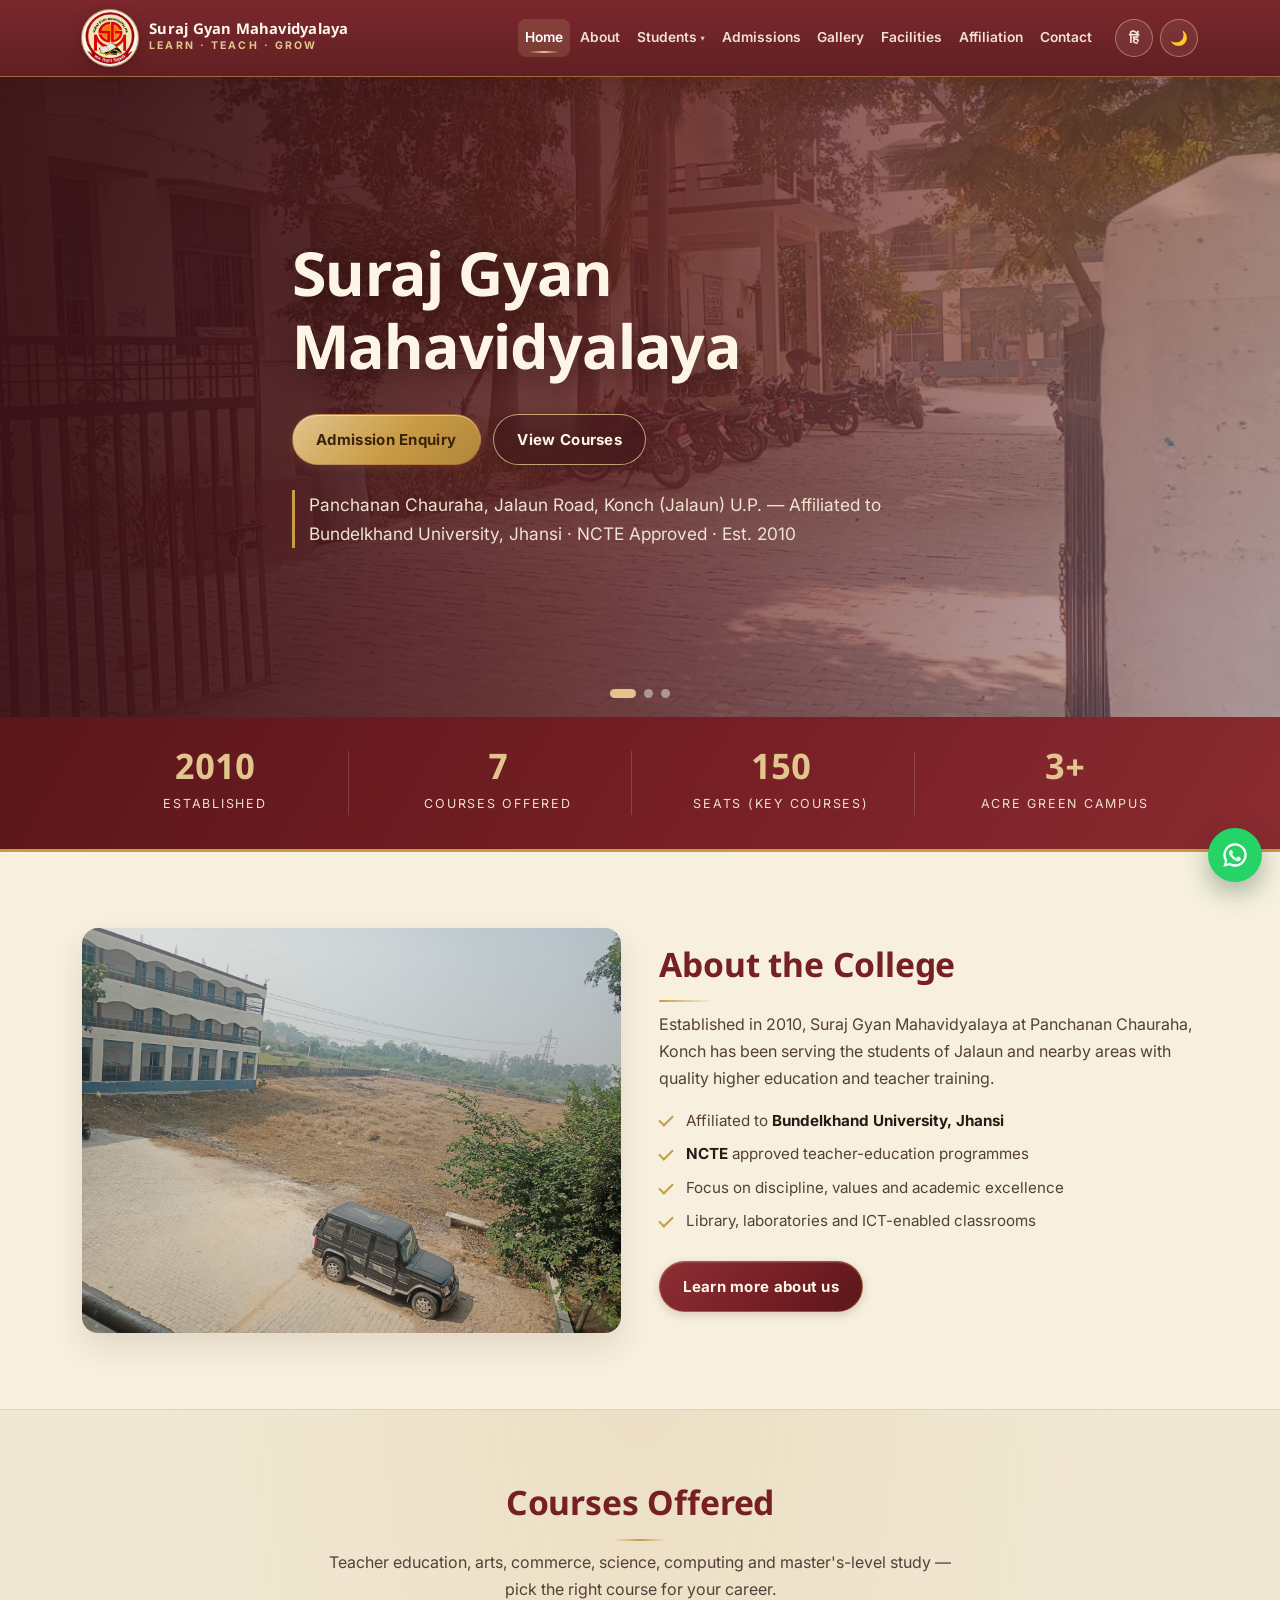
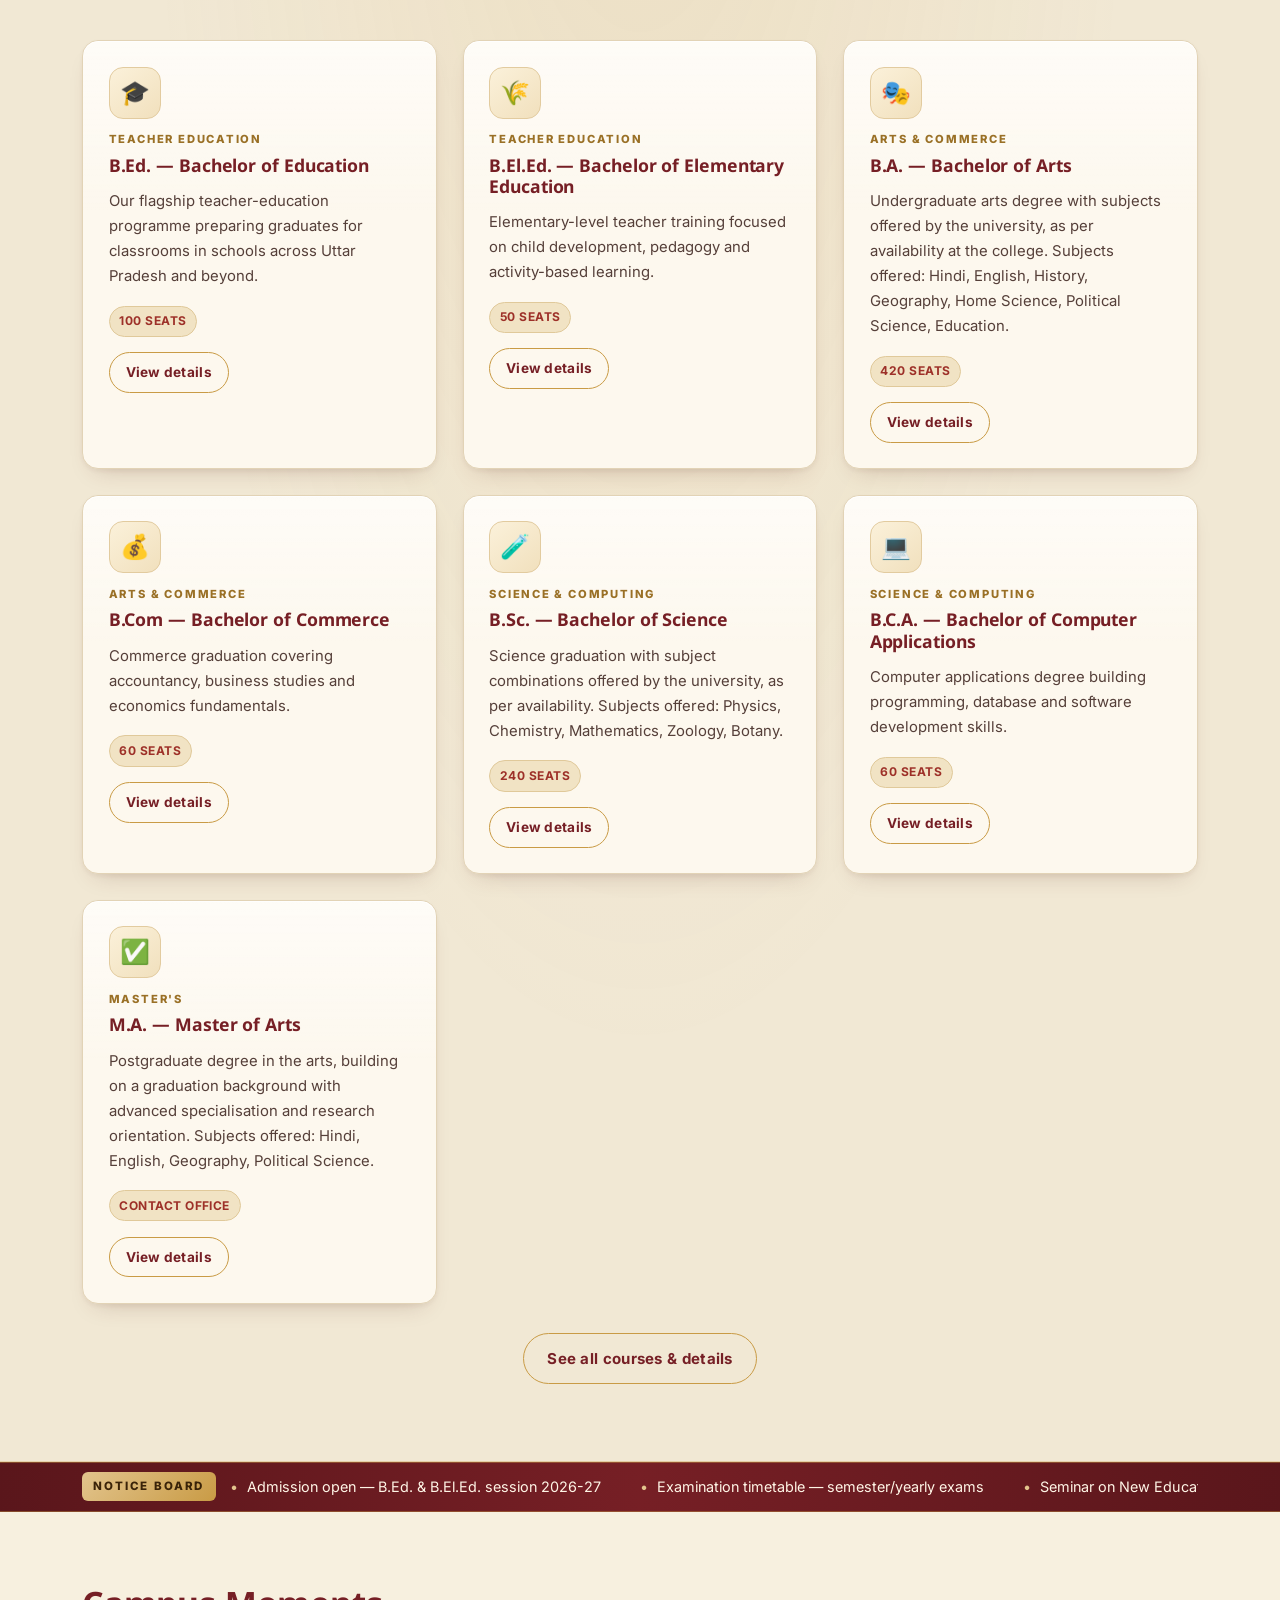
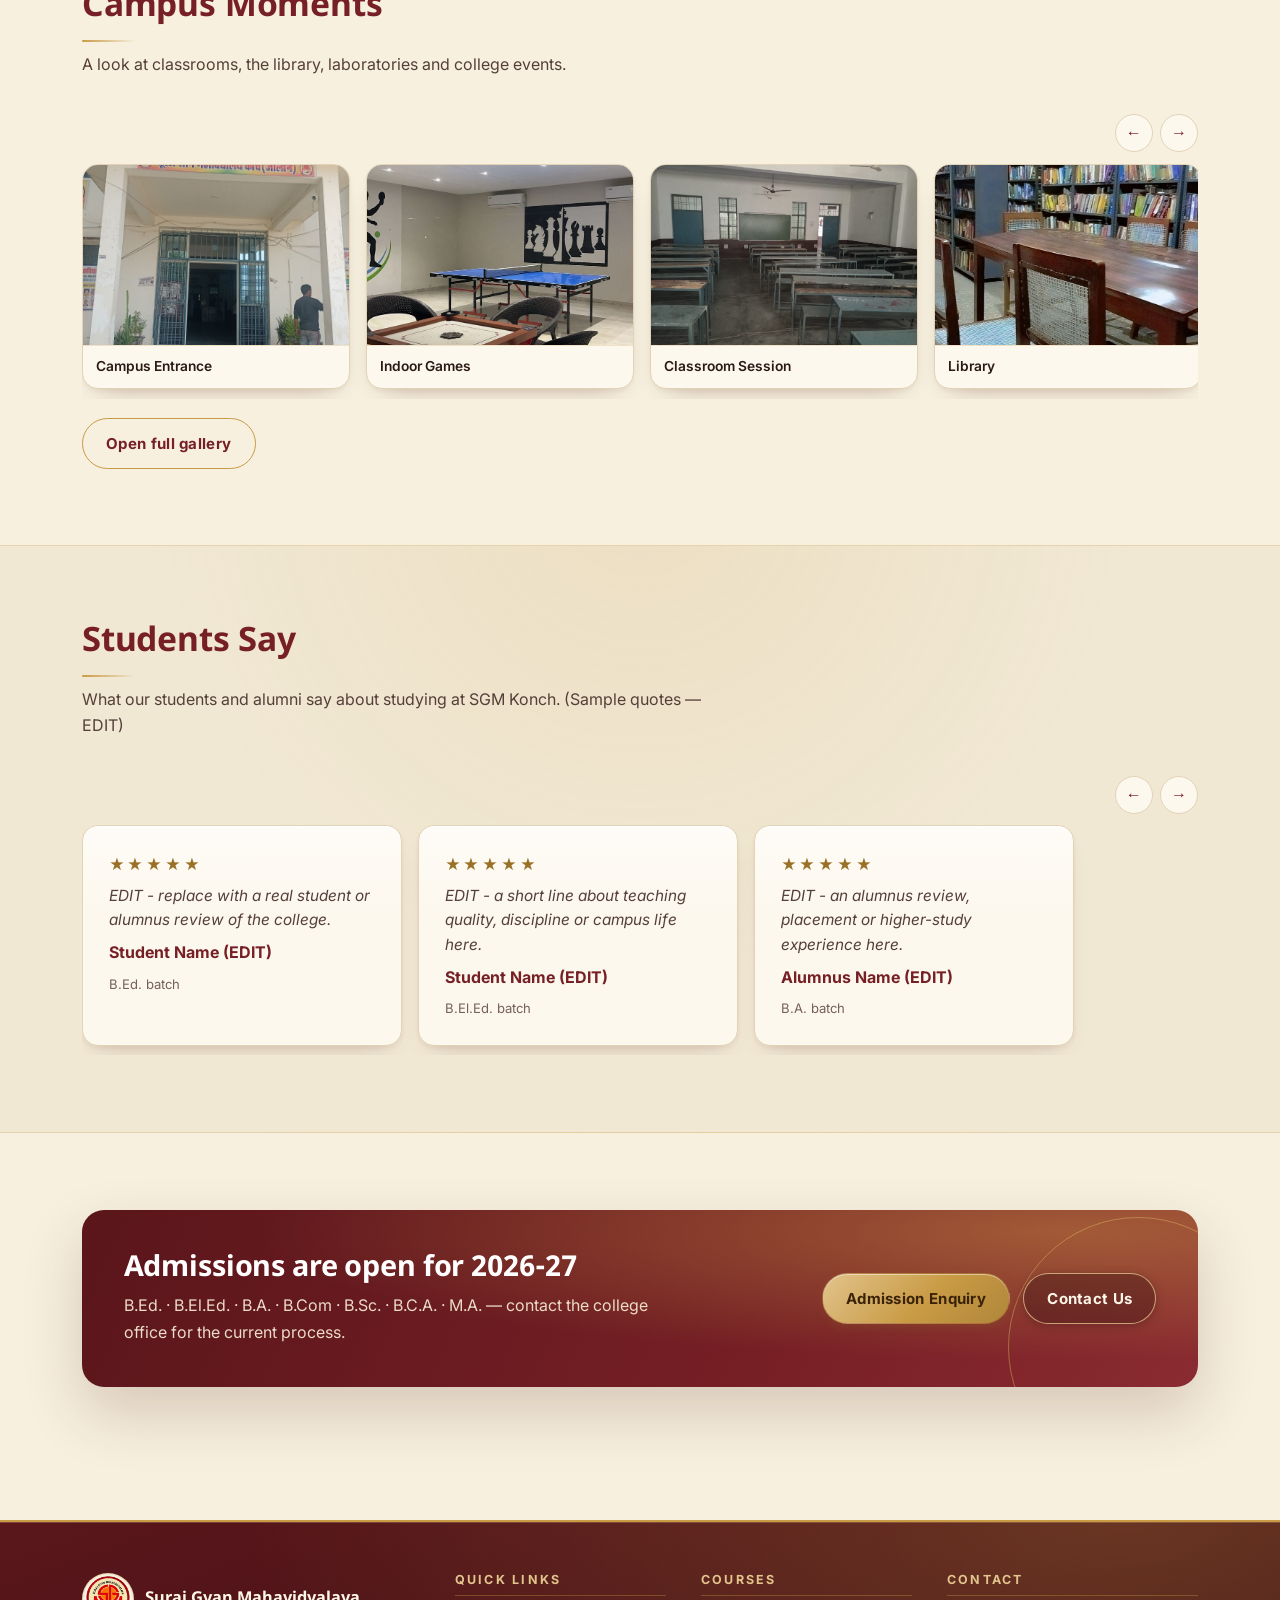
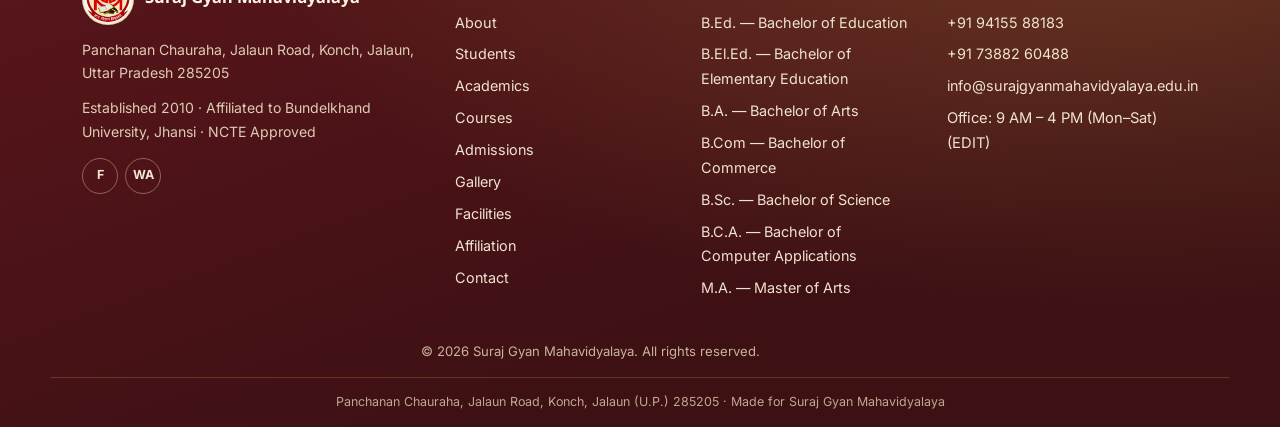
==== index.html @ 8bff50c1 "Add project files from Freebuff" ====
<!DOCTYPE html>
<html lang="en">
<head>
  <meta charset="UTF-8">
  <meta name="viewport" content="width=device-width, initial-scale=1">
  <title>Suraj Gyan Mahavidyalaya, Konch (Jalaun) — B.Ed, B.El.Ed, B.A, B.Com, B.Sc, B.C.A, M.A | Suraj Gyan Mahavidyalaya</title>
  <meta name="description" content="Suraj Gyan Mahavidyalaya, Panchanan Chauraha, Konch (Jalaun), U.P. — affiliated to Bundelkhand University, Jhansi. NCTE approved. Courses: B.Ed, B.El.Ed, B.A., B.Com, B.Sc., B.C.A., M.A. Est. 2010.">
  <!-- EDIT: replace with your real domain once the site is live -->
  <link rel="canonical" href="https://surajgyanmahavidyalaya.edu.in/">
  <meta name="theme-color" content="#761F25">
  <link rel="icon" href="assets/favicon.svg" type="image/svg+xml">
  <!-- EDIT: og:image should be a 1200x630 image at assets/images/og-cover.jpg -->
  <meta property="og:type" content="website">
  <meta property="og:site_name" content="Suraj Gyan Mahavidyalaya">
  <meta property="og:title" content="Suraj Gyan Mahavidyalaya, Konch (Jalaun) — Learn · Teach · Grow">
  <meta property="og:description" content="Affiliated to Bundelkhand University, Jhansi · NCTE approved. Teacher Education, Arts, Commerce, Science, Computing & master's-level courses at Konch, Jalaun (U.P.).">
  <meta property="og:image" content="assets/images/og-cover.jpg">
  <meta name="twitter:card" content="summary_large_image">
  <link rel="preconnect" href="https://fonts.googleapis.com">
  <link rel="preconnect" href="https://fonts.gstatic.com" crossorigin>
  <link href="https://fonts.googleapis.com/css2?family=Inter:wght@400;500;600;700;800&family=Noto+Sans+Devanagari:wght@400;600;700&display=swap" rel="stylesheet">
  <link rel="stylesheet" href="css/style.css">
  <link rel="preload" as="image" href="assets/logo.webp" fetchpriority="high">
  <script>(function(){try{document.documentElement.setAttribute("data-theme",localStorage.getItem("sgm-theme")||"light");}catch(e){}})();</script>
</head>
<body data-root="">
  <script src="js/page-transition.js"></script>
  <a class="skip-link" href="#main">Skip to content</a>
  <div id="site-header"></div>

  <main id="main">
    <!-- ============================ HERO ============================ -->
    <section class="hero" aria-label="Welcome">
      <div class="hero-slides" id="heroSlides"></div>
      <div class="hero-overlay"></div>
      <div class="container hero-content">
        <h1>Suraj Gyan Mahavidyalaya</h1>
        <div class="hero-actions">
          <a class="btn btn-gold" href="pages/admissions.html" data-hi="प्रवेश जानकारी">Admission Enquiry</a>
          <a class="btn btn-outline-light" href="pages/courses.html" data-hi="पाठ्यक्रम देखें">View Courses</a>
        </div>
        <p class="hero-sub" data-hi="पंचानन चौराहा, जालौन रोड, कोंच (जालौन) उ.प्र. — बुंदेलखंड विश्वविद्यालय, झाँसी से संबद्ध · एन.सी.टी.ई. अनुमोदित · स्थापना 2010">
          Panchanan Chauraha, Jalaun Road, Konch (Jalaun) U.P. — Affiliated to Bundelkhand University, Jhansi · NCTE Approved · Est. 2010
        </p>
      </div>
      <div class="hero-dots" id="heroDots" aria-label="Hero slides"></div>
    </section>

    <!-- ============================ STATS =========================== -->
    <section class="stats" aria-label="College at a glance">
      <div class="container stats-grid">
        <div class="stat">
          <span class="stat-num" data-count="2010" data-plain>2010</span>
          <span class="stat-label" data-hi="स्थापना वर्ष">Established</span>
        </div>
        <div class="stat">
          <span class="stat-num" data-count="7" data-plain>7</span>
          <span class="stat-label" data-hi="पाठ्यक्रम">Courses Offered</span>
        </div>
        <div class="stat">
          <span class="stat-num" data-count="150">0</span>
          <span class="stat-label" data-hi="सीटें (प्रमुख पाठ्यक्रम)">Seats (key courses)</span>
        </div>
        <div class="stat">
          <span class="stat-num" data-count="3" data-suffix="+">3</span>
          <span class="stat-label" data-hi="एकड़ हरा-भरा परिसर">Acre Green Campus</span>
        </div>
      </div>
    </section>

    <!-- ========================= ABOUT PREVIEW ======================= -->
    <section class="section">
      <div class="container about-grid">
        <div class="reveal">
          <img src="assets/images/college-building-grounds.jpg" loading="lazy" decoding="async"
               alt="Suraj Gyan Mahavidyalaya building and grounds, Konch (Jalaun)">
        </div>
        <div class="reveal">
          <div class="section-head" style="margin-bottom:1rem">
            <h2 data-hi="महाविद्यालय का परिचय">About the College</h2>
            <p data-hi="2010 में स्थापित, कोंच (जालौन) के पंचानन चौराहा पर स्थित शिक्षा का केंद्र।">
              Established in 2010, Suraj Gyan Mahavidyalaya at Panchanan Chauraha, Konch has been serving the
              students of Jalaun and nearby areas with quality higher education and teacher training.
            </p>
          </div>
          <ul class="checklist">
            <li>Affiliated to <strong>Bundelkhand University, Jhansi</strong></li>
            <li><strong>NCTE</strong> approved teacher-education programmes</li>
            <!-- EDIT: replace the four focus points below with your own -->
            <li>Focus on discipline, values and academic excellence</li>
            <li>Library, laboratories and ICT-enabled classrooms</li>
          </ul>
          <a class="btn btn-blue" href="pages/about.html" style="margin-top:1.1rem" data-hi="और जानें">Learn more about us</a>
        </div>
      </div>
    </section>

    <!-- ============================ COURSES ========================== -->
    <section class="section alt" id="courses">
      <div class="container">
        <div class="section-head center">
          <h2 data-hi="प्रस्तावित पाठ्यक्रम">Courses Offered</h2>
          <p>Teacher education, arts, commerce, science, computing and master's-level study — pick the right course for your career.</p>
        </div>
        <div class="grid-3" id="homeCourses"></div>
        <div style="text-align:center;margin-top:1.8rem">
          <a class="btn btn-outline" href="pages/courses.html" data-hi="सभी पाठ्यक्रम देखें">See all courses & details</a>
        </div>
      </div>
    </section>

    <!-- ============================ TICKER =========================== -->
    <div class="ticker" aria-label="Latest notices">
      <div class="container ticker-inner">
        <span class="ticker-label" data-hi="सूचना पट्ट">NOTICE BOARD</span>
        <div class="ticker-view"><div class="ticker-track" id="tickerTrack"></div></div>
      </div>
    </div>

    <!-- ========================== PHOTO STRIP ======================== -->
    <section class="section">
      <div class="container">
        <div class="section-head">
          <h2 data-hi="परिसर की झलक">Campus Moments</h2>
          <p>A look at classrooms, the library, laboratories and college events.</p>
        </div>
        <div class="row-nav">
          <button type="button" data-scroll="stripRow" data-dir="prev" aria-label="Scroll photos left">&#8592;</button>
          <button type="button" data-scroll="stripRow" data-dir="next" aria-label="Scroll photos right">&#8594;</button>
        </div>
        <div class="scroll-row" id="stripRow"></div>
        <div style="margin-top:1.2rem">
          <a class="btn btn-outline" href="pages/gallery.html" data-hi="गैलरी देखें">Open full gallery</a>
        </div>
      </div>
    </section>

    <!-- ========================= TESTIMONIALS ======================== -->
    <section class="section alt">
      <div class="container">
        <div class="section-head">
          <h2 data-hi="छात्रों की राय">Students Say</h2>
          <p>What our students and alumni say about studying at SGM Konch. (Sample quotes — EDIT)</p>
        </div>
        <div class="row-nav">
          <button type="button" data-scroll="tRow" data-dir="prev" aria-label="Previous testimonial">&#8592;</button>
          <button type="button" data-scroll="tRow" data-dir="next" aria-label="Next testimonial">&#8594;</button>
        </div>
        <div class="scroll-row" id="tRow"></div>
      </div>
    </section>

    <!-- ============================== CTA ============================ -->
    <section class="section">
      <div class="container">
        <div class="cta-band reveal">
          <div>
            <h2 data-hi="प्रवेश प्रक्रिया प्रारंभ है">Admissions are open for 2026-27</h2>
            <p>B.Ed. · B.El.Ed. · B.A. · B.Com · B.Sc. · B.C.A. · M.A. — contact the college office for the current process.</p>
          </div>
          <div class="hero-actions">
            <a class="btn btn-gold" href="pages/admissions.html" data-hi="प्रवेश फॉर्म भरें">Admission Enquiry</a>
            <a class="btn btn-outline-light" href="pages/contact.html" data-hi="संपर्क करें">Contact Us</a>
          </div>
        </div>
      </div>
    </section>
  </main>

  <div id="site-footer"></div>

  <script src="media-config.js"></script>
  <script src="js/main.js"></script>
</body>
</html>
---- css/style.css ----
/* =====================================================================
   SURAJ GYAN MAHAVIDYALAYA — Konch (Jalaun)
   Global stylesheet: layout, components, dark mode, page transition.
   ===================================================================== */

/* ------------------------------- TOKENS ------------------------------ */
/* ROYAL ACADEMIC DESIGN SYSTEM
   Ivory cream grounds · royal maroon structure · champagne gold accents
   · traditional red used sparingly for emphasis. */
:root {
  --ivory: #f7f0df;
  --ivory-deep: #efe4cc;
  --maroon: #761f25;
  --maroon-deep: #5a161b;
  --maroon-soft: #8d2f35;
  --red: #9d3028;
  --gold: #c99b45;
  --gold-light: #e2c48d;
  --gold-deep: #9a7026;
  --gold-soft: #f1e3c4;
  --cream: #fdf8ee;
  --field-bg: #fffdf7;

  --bg: #f7f0df;
  --bg-alt: #f1e8d4;
  --surface: #fdf8ee;
  --surface-2: #f8f0de;
  --text: #2a1a16;
  --text-soft: #553f39;
  --muted: #75605a;
  --border: #e2d3b6;
  --border-strong: #d3bd97;
  --shadow-sm: 0 2px 6px rgba(90, 40, 28, 0.07);
  --shadow: 0 14px 30px rgba(90, 40, 28, 0.12);
  --shadow-lg: 0 26px 60px rgba(90, 40, 28, 0.2);
  --radius-sm: 10px;
  --radius: 16px;
  --radius-lg: 22px;
  --max: 1180px;
  --header-h: 76px;
  --ease: cubic-bezier(0.22, 0.61, 0.36, 1);
  --font-display: "Iowan Old Style", "Palatino Linotype", Palatino, "Book Antiqua", Georgia, "Noto Serif Devanagari", "Noto Sans Devanagari", serif;
  --font-body: "Inter", "Noto Sans Devanagari", system-ui, -apple-system, "Segoe UI", Roboto, Arial, sans-serif;

  /* legacy aliases so older rules follow the royal palette */
  --navy: var(--maroon);
  --navy-deep: var(--maroon-deep);
  --navy-soft: var(--maroon-soft);
}

[data-theme="dark"] {
  --bg: #16100f;
  --bg-alt: #1e1613;
  --surface: #241a17;
  --surface-2: #2b1f1b;
  --text: #f4e9d8;
  --text-soft: #ddcbb6;
  --muted: #b09a8a;
  --border: #3c2c25;
  --border-strong: #554034;
  --gold-soft: #3a2d16;
  --cream: #241a17;
  --field-bg: #2e221e;
  --shadow-sm: 0 2px 6px rgba(0, 0, 0, 0.4);
  --shadow: 0 14px 30px rgba(0, 0, 0, 0.5);
  --shadow-lg: 0 26px 60px rgba(0, 0, 0, 0.6);
}

/* -------------------------------- BASE ------------------------------- */
*, *::before, *::after { box-sizing: border-box; }

html {
  scroll-behavior: smooth;
  scroll-padding-top: calc(var(--header-h) + 16px);
  -webkit-text-size-adjust: 100%;
}

body {
  margin: 0;
  font-family: var(--font-body);
  font-size: 1rem;
  line-height: 1.68;
  color: var(--text);
  background: var(--bg);
  -webkit-font-smoothing: antialiased;
  overflow-x: hidden;
}

img { max-width: 100%; height: auto; display: block; }
a { color: var(--maroon); text-decoration: none; }
a:hover { color: var(--red); }

[data-theme="dark"] a { color: var(--gold-light); }
[data-theme="dark"] a:hover { color: #fff; }

h1, h2, h3, h4 {
  margin: 0 0 0.6em;
  line-height: 1.2;
  font-family: var(--font-display);
  font-weight: 700;
  letter-spacing: -0.005em;
  color: var(--maroon);
}
[data-theme="dark"] h1,
[data-theme="dark"] h2,
[data-theme="dark"] h3,
[data-theme="dark"] h4 { color: #f6ead6; }

h1 { font-size: clamp(1.9rem, 1.2rem + 2.3vw, 3.1rem); }
h2 { font-size: clamp(1.5rem, 1.1rem + 1.25vw, 2.15rem); }
h3 { font-size: 1.16rem; }

p { margin: 0 0 1em; }
ul, ol { margin: 0 0 1em; padding-left: 1.2em; }

hr { border: 0; border-top: 1px solid var(--border); margin: 2rem 0; }

:focus-visible {
  outline: 3px solid var(--gold);
  outline-offset: 2px;
  border-radius: 4px;
}

::selection { background: var(--gold-soft); color: var(--maroon-deep); }

/* ------------------------------ HELPERS ----------------------------- */
.container {
  width: 100%;
  max-width: var(--max);
  margin-inline: auto;
  padding-inline: clamp(1rem, 4vw, 2rem);
}

.section {
  padding: clamp(2.8rem, 6vw, 4.8rem) 0;
  background: var(--bg);
}
.section.alt {
  background:
    radial-gradient(ellipse at 50% -10%, rgba(201, 155, 69, 0.12), transparent 55%),
    var(--bg-alt);
  border-block: 1px solid rgba(201, 155, 69, 0.28);
}

.section-head { max-width: 64ch; margin-bottom: clamp(1.5rem, 3vw, 2.3rem); }
.section-head.center { margin-inline: auto; text-align: center; }
.section-head h2 { margin-bottom: 0.55rem; }
.section-head h2::after {
  content: "";
  display: block;
  width: 54px;
  height: 2px;
  margin-top: 0.7rem;
  border-radius: 2px;
  background: linear-gradient(90deg, var(--gold), rgba(201, 155, 69, 0));
}
.section-head.center h2::after {
  margin-inline: auto;
  background: linear-gradient(90deg, rgba(201, 155, 69, 0), var(--gold), rgba(201, 155, 69, 0));
}
.section-head p { color: var(--text-soft); margin-bottom: 0; }

.eyebrow,
.breadcrumb {
  font-family: var(--font-body);
}

.muted { color: var(--muted); font-size: 0.92rem; }

.skip-link {
  position: absolute;
  left: -9999px;
  top: 0;
  z-index: 10000;
  background: var(--navy);
  color: #fff;
  padding: 0.7rem 1.1rem;
  border-radius: 0 0 10px 0;
  font-weight: 700;
}
.skip-link:focus { left: 0; color: #fff; }

.icon { font-size: 1.6rem; line-height: 1; display: inline-block; }

.badge {
  display: inline-block;
  font-size: 0.75rem;
  font-weight: 700;
  letter-spacing: 0.04em;
  text-transform: uppercase;
  padding: 0.28rem 0.6rem;
  border-radius: 999px;
  color: var(--red);
  background: var(--gold-soft);
  border: 1px solid #e0c99a;
}
[data-theme="dark"] .badge { background: #33260f; color: var(--gold-light); border-color: #4b3a19; }

.empty-state {
  padding: 1.6rem;
  border: 1px dashed var(--border);
  border-radius: var(--radius);
  color: var(--muted);
  background: var(--surface-2);
  text-align: center;
}

/* ------------------------------- BUTTONS ---------------------------- */
.btn {
  --btn-bg: linear-gradient(135deg, var(--maroon-soft), var(--maroon) 55%, var(--maroon-deep));
  --btn-fg: #fdf7ec;
  display: inline-flex;
  align-items: center;
  justify-content: center;
  gap: 0.45rem;
  padding: 0.74rem 1.45rem;
  border-radius: 999px;
  border: 1px solid rgba(201, 155, 69, 0.45);
  background: var(--btn-bg);
  color: var(--btn-fg);
  font: inherit;
  font-weight: 700;
  font-size: 0.94rem;
  letter-spacing: 0.02em;
  text-align: center;
  cursor: pointer;
  transition: transform 0.2s var(--ease), box-shadow 0.2s var(--ease),
              background-color 0.2s var(--ease), color 0.2s var(--ease), border-color 0.2s var(--ease);
  box-shadow: 0 3px 10px rgba(90, 24, 28, 0.18), inset 0 1px 0 rgba(255, 255, 255, 0.12);
}
.btn:hover { transform: translateY(-2px); color: var(--btn-fg); box-shadow: 0 12px 26px rgba(90, 24, 28, 0.26); border-color: var(--gold); }
.btn:active { transform: translateY(0); }
.btn:focus-visible { color: var(--btn-fg); }

.btn-blue { --btn-bg: linear-gradient(135deg, var(--maroon-soft), var(--maroon) 55%, var(--maroon-deep)); --btn-fg: #fdf7ec; }
.btn-blue:hover { --btn-bg: linear-gradient(135deg, #9a363c, var(--maroon-soft)); }

.btn-gold {
  --btn-bg: linear-gradient(135deg, #e2c48d, var(--gold) 55%, #b0863a);
  --btn-fg: #3a2308;
  border-color: rgba(118, 31, 37, 0.28);
  box-shadow: 0 3px 10px rgba(138, 100, 32, 0.24), inset 0 1px 0 rgba(255, 255, 255, 0.45);
}
.btn-gold:hover {
  --btn-bg: linear-gradient(135deg, #ecd39f, #d3a651 55%, #bb8f40);
  color: #3a2308;
  box-shadow: 0 12px 26px rgba(138, 100, 32, 0.32);
  border-color: var(--maroon);
}

.btn-outline {
  --btn-bg: transparent;
  --btn-fg: var(--maroon);
  border-color: var(--gold);
  box-shadow: none;
}
.btn-outline:hover { --btn-bg: var(--maroon); --btn-fg: #fdf7ec; color: #fdf7ec; border-color: var(--maroon); }
[data-theme="dark"] .btn-outline { --btn-fg: var(--gold-light); border-color: var(--gold); }
[data-theme="dark"] .btn-outline:hover { --btn-bg: var(--gold); color: #241503; }

.btn-outline-light {
  --btn-bg: rgba(46, 12, 15, 0.34);
  --btn-fg: #fdf6e7;
  border-color: rgba(226, 196, 141, 0.8);
  box-shadow: 0 2px 10px rgba(30, 8, 10, 0.25);
  backdrop-filter: blur(4px);
  -webkit-backdrop-filter: blur(4px);
}
.btn-outline-light:hover { --btn-bg: rgba(226, 196, 141, 0.24); color: #fff; border-color: var(--gold-light); }

.btn-sm { padding: 0.5rem 1rem; font-size: 0.85rem; }

/* ------------------------------ GRID/CARD --------------------------- */
.grid-2 { display: grid; gap: clamp(1rem, 2.5vw, 1.8rem); grid-template-columns: repeat(2, minmax(0, 1fr)); }
.grid-3 { display: grid; gap: clamp(1rem, 2.5vw, 1.6rem); grid-template-columns: repeat(3, minmax(0, 1fr)); }
.grid-4 { display: grid; gap: clamp(1rem, 2.5vw, 1.6rem); grid-template-columns: repeat(4, minmax(0, 1fr)); }

.card {
  position: relative;
  background:
    linear-gradient(180deg, rgba(255, 255, 255, 0.55), rgba(255, 255, 255, 0) 40%),
    var(--surface);
  border: 1px solid var(--border);
  border-radius: var(--radius);
  padding: clamp(1.1rem, 2.4vw, 1.6rem);
  box-shadow:
    0 1px 0 rgba(255, 255, 255, 0.7) inset,
    0 2px 4px rgba(90, 40, 28, 0.05),
    0 12px 24px -14px rgba(90, 40, 28, 0.28);
  transition: transform 0.24s var(--ease), box-shadow 0.24s var(--ease), border-color 0.24s var(--ease);
}
.card::after {
  content: "";
  position: absolute;
  inset: 0;
  border-radius: inherit;
  pointer-events: none;
  border-top: 1px solid rgba(255, 255, 255, 0.7);
  opacity: 0.9;
}
.card:hover {
  transform: translateY(-4px);
  border-color: var(--gold);
  box-shadow:
    0 1px 0 rgba(255, 255, 255, 0.8) inset,
    0 6px 12px rgba(90, 40, 28, 0.08),
    0 26px 44px -20px rgba(90, 40, 28, 0.38);
}
[data-theme="dark"] .card {
  background: linear-gradient(180deg, rgba(255, 240, 220, 0.05), rgba(255, 240, 220, 0) 45%), var(--surface);
  box-shadow: 0 1px 0 rgba(255, 235, 210, 0.06) inset, 0 12px 24px -16px rgba(0, 0, 0, 0.7);
}
[data-theme="dark"] .card:hover { border-color: var(--gold); }

/* ------------------------------- HEADER ----------------------------- */
.site-header {
  position: sticky;
  top: 0;
  z-index: 800;
  /* royal maroon glass band */
  background: linear-gradient(180deg, rgba(118, 31, 37, 0.96), rgba(90, 22, 27, 0.96));
  backdrop-filter: saturate(150%) blur(14px);
  -webkit-backdrop-filter: saturate(150%) blur(14px);
  border-bottom: 1px solid rgba(201, 155, 69, 0.55);
  box-shadow: 0 6px 22px rgba(58, 18, 20, 0.18);
  transition: box-shadow 0.25s var(--ease), background-color 0.25s var(--ease);
}
[data-theme="dark"] .site-header { background: linear-gradient(180deg, rgba(60, 20, 23, 0.96), rgba(38, 14, 16, 0.96)); }

.site-header.scrolled { box-shadow: 0 12px 30px rgba(58, 18, 20, 0.32); border-bottom-color: var(--gold); }

.header-inner {
  display: flex;
  align-items: center;
  gap: 1rem;
  min-height: var(--header-h);
  padding-block: 0.55rem;
}

.brand { display: flex; align-items: center; gap: 0.7rem; flex: 0 0 auto; }
.brand img {
  width: 56px;
  height: 56px;
  border-radius: 50%;
  object-fit: contain;
  background: var(--ivory);
  padding: 2px;
  box-shadow: 0 0 0 1px rgba(226, 196, 141, 0.7), 0 4px 14px rgba(40, 10, 12, 0.35);
}
.brand-text { display: flex; flex-direction: column; line-height: 1.15; }
.brand-text strong {
  font-family: var(--font-display);
  font-size: 1.04rem;
  font-weight: 700;
  color: #fdf7ec;
  letter-spacing: 0.015em;
}
.brand-text small {
  font-size: 0.66rem;
  letter-spacing: 0.2em;
  text-transform: uppercase;
  color: var(--gold-light);
  font-weight: 700;
}

.nav-links {
  list-style: none;
  display: flex;
  align-items: center;
  gap: 0.15rem;
  margin: 0 0 0 auto;
  padding: 0;
  order: 2;
}
.nav-links a {
  position: relative;
  display: block;
  padding: 0.5rem 0.72rem;
  border-radius: 8px;
  font-size: 0.9rem;
  font-weight: 600;
  color: #f0e2cd;
  transition: color 0.2s var(--ease), background-color 0.2s var(--ease);
}
.nav-links a:hover { color: #fff; background: rgba(226, 196, 141, 0.14); }
.nav-links a.active { color: #fff; background: rgba(226, 196, 141, 0.16); }
.nav-links a.active::after {
  content: "";
  position: absolute;
  left: 0.72rem;
  right: 0.72rem;
  bottom: 0.24rem;
  height: 2px;
  border-radius: 2px;
  background: linear-gradient(90deg, transparent, var(--gold-light), transparent);
}

/* --------------------------- NAV SUBMENU ---------------------------- */
.nav-links li.has-sub { position: relative; }
.nav-links .sub-toggle { display: inline-flex; align-items: center; gap: 0.25rem; }
.nav-links .caret { font-size: 0.62em; line-height: 1; opacity: 0.85; }

.sub-menu {
  position: absolute;
  left: 0;
  top: calc(100% + 8px);
  z-index: 900;
  min-width: 210px;
  margin: 0;
  padding: 0.4rem;
  list-style: none;
  border-radius: 12px;
  background: linear-gradient(180deg, var(--maroon), var(--maroon-deep));
  border: 1px solid rgba(201, 155, 69, 0.55);
  box-shadow: 0 18px 36px rgba(46, 12, 15, 0.38);
  opacity: 0;
  visibility: hidden;
  transform: translateY(-4px);
  transition: opacity 0.18s var(--ease), transform 0.18s var(--ease), visibility 0.18s var(--ease);
}
.nav-links li.has-sub:hover > .sub-menu,
.nav-links li.has-sub:focus-within > .sub-menu { opacity: 1; visibility: visible; transform: none; }
.sub-menu a { display: block; padding: 0.55rem 0.7rem; border-radius: 8px; font-size: 0.88rem; color: #f0e2cd; }
.sub-menu a:hover,
.sub-menu a.active { background: rgba(226, 196, 141, 0.16); color: #fff; }
.sub-menu a.active::after { content: none; }

.header-actions { display: flex; align-items: center; gap: 0.45rem; order: 3; }

.icon-btn {
  width: 38px;
  height: 38px;
  display: inline-grid;
  place-items: center;
  border-radius: 50%;
  border: 1px solid rgba(226, 196, 141, 0.5);
  background: rgba(255, 250, 240, 0.1);
  color: #f6ead6;
  font-size: 0.9rem;
  font-weight: 700;
  cursor: pointer;
  backdrop-filter: blur(6px);
  -webkit-backdrop-filter: blur(6px);
  transition: background-color 0.2s var(--ease), border-color 0.2s var(--ease), transform 0.2s var(--ease);
}
.icon-btn:hover { background: rgba(226, 196, 141, 0.24); border-color: var(--gold-light); color: #fff; transform: translateY(-1px); }

.nav-toggle {
  display: none;
  width: 42px;
  height: 42px;
  padding: 0;
  border: 1px solid rgba(226, 196, 141, 0.5);
  border-radius: 10px;
  background: rgba(255, 250, 240, 0.1);
  cursor: pointer;
  flex-direction: column;
  align-items: center;
  justify-content: center;
  gap: 4px;
}
.nav-toggle span {
  display: block;
  width: 20px;
  height: 2px;
  border-radius: 2px;
  background: var(--gold-light);
}

/* -------------------------------- HERO ------------------------------ */
.hero {
  position: relative;
  min-height: min(76vh, 640px);
  display: flex;
  align-items: center;
  overflow: hidden;
  background: var(--maroon-deep);
  isolation: isolate;
}

.hero-slides { position: absolute; inset: 0; z-index: 0; }
.hero-slides .slide {
  position: absolute;
  inset: 0;
  background-size: cover;
  background-position: center;
  opacity: 0;
  transform: scale(1.04);
  transition: opacity 1.1s var(--ease), transform 7s linear;
}
.hero-slides .slide.active { opacity: 1; transform: scale(1); }

.hero-overlay {
  position: absolute;
  inset: 0;
  z-index: 1;
  background:
    linear-gradient(105deg, rgba(58, 16, 20, 0.93) 8%, rgba(90, 22, 27, 0.74) 48%, rgba(90, 22, 27, 0.3) 100%),
    radial-gradient(ellipse at 78% 20%, rgba(201, 155, 69, 0.3), transparent 60%);
}

.hero-content {
  position: relative;
  z-index: 2;
  padding-block: clamp(3rem, 9vw, 6rem);
  color: #fff;
  max-width: 760px;
}
.hero-content h1 {
  color: #fdf6e7;
  font-size: clamp(2.1rem, 1.2rem + 3.4vw, 3.8rem);
  letter-spacing: -0.01em;
  text-shadow: 0 6px 26px rgba(30, 6, 8, 0.45);
  margin-bottom: 1.4rem;
}
.hero-sub {
  margin: 1.6rem 0 0;
  max-width: 60ch;
  font-size: clamp(0.95rem, 0.85rem + 0.3vw, 1.08rem);
  color: #f0e3d0;
  border-left: 3px solid var(--gold);
  padding-left: 0.9rem;
}
.hero-actions { display: flex; flex-wrap: wrap; gap: 0.8rem; }

.hero-dots {
  position: absolute;
  left: 50%;
  bottom: 1.2rem;
  transform: translateX(-50%);
  z-index: 3;
  display: flex;
  gap: 0.5rem;
}
.hero-dots button {
  width: 9px;
  height: 9px;
  padding: 0;
  border-radius: 50%;
  border: 0;
  background: rgba(255, 255, 255, 0.45);
  cursor: pointer;
  transition: width 0.25s var(--ease), background-color 0.25s var(--ease);
}
.hero-dots button[aria-current="true"] { width: 26px; border-radius: 6px; background: var(--gold-light); }

/* ------------------------------- STATS ------------------------------ */
.stats {
  background: linear-gradient(120deg, var(--maroon-deep), var(--maroon) 55%, #8a2b31);
  color: #fff;
  border-bottom: 3px solid var(--gold);
}
.stats-grid {
  display: grid;
  grid-template-columns: repeat(4, minmax(0, 1fr));
  gap: 1rem;
  padding-block: clamp(1.4rem, 3vw, 2.1rem);
}
.stat { text-align: center; border-right: 1px solid rgba(255, 255, 255, 0.16); padding-inline: 0.4rem; }
.stat:last-child { border-right: 0; }
.stat-num {
  display: block;
  font-family: var(--font-display);
  font-size: clamp(1.55rem, 1.1rem + 1.4vw, 2.2rem);
  font-weight: 700;
  color: var(--gold-light);
  line-height: 1.1;
}
.stat-label {
  display: block;
  margin-top: 0.3rem;
  font-size: 0.78rem;
  letter-spacing: 0.14em;
  text-transform: uppercase;
  color: #efe0cb;
}

/* ------------------------------ TICKER ------------------------------ */
.ticker {
  background: linear-gradient(90deg, var(--maroon-deep), var(--maroon) 50%, var(--maroon-deep));
  color: #fff;
  border-block: 1px solid rgba(201, 155, 69, 0.4);
}
.ticker-inner { display: flex; align-items: center; gap: 0.9rem; padding-block: 0.6rem; }
.ticker-label {
  flex: 0 0 auto;
  font-size: 0.72rem;
  font-weight: 800;
  letter-spacing: 0.16em;
  padding: 0.3rem 0.7rem;
  border-radius: 6px;
  background: linear-gradient(135deg, var(--gold-light), var(--gold));
  color: #3a2308;
}
.ticker-view { overflow: hidden; flex: 1 1 auto; }
.ticker-track {
  display: inline-flex;
  gap: 2.4rem;
  white-space: nowrap;
  animation: tickerScroll 34s linear infinite;
  font-size: 0.9rem;
}
.ticker-track span { position: relative; padding-left: 1.1rem; color: #fff5e6; }
.ticker-track span::before { content: "•"; position: absolute; left: 0; color: var(--gold-light); }
.ticker:hover .ticker-track { animation-play-state: paused; }
@keyframes tickerScroll { from { transform: translateX(0); } to { transform: translateX(-50%); } }

/* --------------------------- COURSE CARD ---------------------------- */
.course-card { display: flex; flex-direction: column; align-items: flex-start; gap: 0.35rem; height: 100%; }
.course-card .icon {
  width: 52px;
  height: 52px;
  display: grid;
  place-items: center;
  border-radius: 14px;
  background: linear-gradient(140deg, #fbf1da, #f1e0bd);
  border: 1px solid #e2cb9f;
  font-size: 1.5rem;
  margin-bottom: 0.35rem;
}
[data-theme="dark"] .course-card .icon { background: linear-gradient(140deg, #3a2d16, #4a3a1d); border-color: #5c4726; }

.course-card .group {
  font-size: 0.7rem;
  font-weight: 800;
  letter-spacing: 0.16em;
  text-transform: uppercase;
  color: var(--gold-deep);
}
.course-card h3 { margin: 0.15rem 0 0.35rem; font-size: 1.1rem; }
.course-card p { color: var(--text-soft); font-size: 0.93rem; margin-bottom: 0.7rem; }
.course-card ul.checklist { margin-bottom: 0.7rem; }

/* --------------------------- FACULTY / FACILITY --------------------- */
.faculty-card { text-align: center; }
.faculty-card img {
  width: 104px;
  height: 104px;
  object-fit: cover;
  border-radius: 50%;
  margin: 0 auto 0.8rem;
  border: 3px solid var(--gold-soft);
  box-shadow: 0 0 0 1px rgba(201, 155, 69, 0.45), 0 8px 18px rgba(90, 40, 28, 0.16);
}
.faculty-card h3 { font-size: 1rem; margin-bottom: 0.15rem; }
.faculty-card .dept { font-size: 0.8rem; color: var(--gold-deep); letter-spacing: 0.06em; text-transform: uppercase; font-weight: 600; }

.facility-card img {
  width: 100%;
  aspect-ratio: 16 / 10;
  object-fit: cover;
  border-radius: 12px;
  margin-bottom: 0.9rem;
}
.facility-card h3 { margin-bottom: 0.3rem; }
.facility-card p { margin-bottom: 0; color: var(--text-soft); font-size: 0.93rem; }
.facility-card > .icon { display: block; font-size: 1.4rem; margin-bottom: 0.2rem; }

/* ---------------------------- TESTIMONIALS -------------------------- */
.t-card { display: flex; flex-direction: column; gap: 0.4rem; }
.t-card .stars { color: var(--gold-deep); letter-spacing: 0.18em; font-size: 0.95rem; }
.t-card blockquote {
  margin: 0;
  font-size: 0.96rem;
  color: var(--text-soft);
  font-style: italic;
  line-height: 1.6;
}
.t-card .who { font-weight: 700; color: var(--maroon); }
[data-theme="dark"] .t-card .who { color: #fff; }
.t-card .role { font-size: 0.82rem; color: var(--muted); }

/* -------------------------- SCROLL ROWS ----------------------------- */
.row-nav { display: flex; justify-content: flex-end; gap: 0.45rem; margin-bottom: 0.7rem; }
.row-nav button {
  width: 38px;
  height: 38px;
  border-radius: 50%;
  border: 1px solid var(--border);
  background: var(--surface);
  color: var(--maroon);
  font-size: 1rem;
  cursor: pointer;
  transition: background-color 0.18s var(--ease), border-color 0.18s var(--ease), transform 0.18s var(--ease);
}
.row-nav button:hover { background: var(--gold-soft); border-color: var(--gold); transform: translateY(-1px); }
[data-theme="dark"] .row-nav button { color: var(--gold-light); }

.scroll-row {
  display: flex;
  gap: 1rem;
  overflow-x: auto;
  scroll-snap-type: x mandatory;
  padding-bottom: 0.6rem;
  scrollbar-width: thin;
}
.scroll-row > * { scroll-snap-align: start; flex: 0 0 auto; }

.strip-item {
  display: block;
  width: 268px;
  border-radius: var(--radius);
  overflow: hidden;
  background: var(--surface);
  border: 1px solid var(--border);
  box-shadow: 0 2px 4px rgba(90, 40, 28, 0.05), 0 14px 26px -18px rgba(90, 40, 28, 0.4);
  color: var(--text);
  transition: transform 0.22s var(--ease), box-shadow 0.22s var(--ease), border-color 0.22s var(--ease);
}
.strip-item:hover { transform: translateY(-4px); box-shadow: 0 22px 36px -20px rgba(90, 40, 28, 0.5); color: var(--text); border-color: var(--gold); }
.strip-item img { width: 100%; height: 180px; object-fit: cover; }
.strip-item figcaption { padding: 0.6rem 0.8rem; font-size: 0.86rem; font-weight: 600; border-top: 1px solid rgba(201, 155, 69, 0.25); }

.t-card { width: 320px; max-width: 82vw; }

/* ------------------------------ CTA BAND ---------------------------- */
.cta-band {
  position: relative;
  overflow: hidden;
  display: flex;
  flex-wrap: wrap;
  align-items: center;
  justify-content: space-between;
  gap: 1.4rem;
  padding: clamp(1.5rem, 4vw, 2.6rem);
  border-radius: var(--radius-lg);
  color: #fff;
  background:
    radial-gradient(ellipse at 88% 12%, rgba(201, 155, 69, 0.45), transparent 58%),
    linear-gradient(115deg, var(--maroon-deep), var(--maroon) 62%, #8a2b31);
  box-shadow: var(--shadow-lg);
}
.cta-band::after {
  content: "";
  position: absolute;
  right: -70px;
  bottom: -90px;
  width: 260px;
  height: 260px;
  border-radius: 50%;
  border: 1px solid rgba(230, 200, 106, 0.4);
  pointer-events: none;
}
.cta-band h2 { color: #fff; margin-bottom: 0.35rem; font-size: clamp(1.3rem, 1rem + 1.1vw, 1.8rem); }
.cta-band p { margin: 0; color: #ecdcc6; max-width: 56ch; }
.cta-band .hero-actions { position: relative; z-index: 1; }

/* ---------------------------- PAGE BANNER --------------------------- */
.page-banner {
  position: relative;
  overflow: hidden;
  padding: clamp(2.2rem, 6vw, 3.8rem) 0 clamp(2rem, 5vw, 3rem);
  color: #fff;
  background:
    radial-gradient(ellipse at 12% 0%, rgba(201, 155, 69, 0.38), transparent 55%),
    linear-gradient(120deg, var(--maroon-deep), var(--maroon) 55%, #8a2b31);
  border-bottom: 3px solid var(--gold);
}
.page-banner h1 { color: #fdf6e7; margin: 0.2rem 0 0; }
.breadcrumb {
  margin: 0;
  font-size: 0.82rem;
  letter-spacing: 0.05em;
  color: #e6d5bb;
}
.breadcrumb a { color: var(--gold-light); }
.breadcrumb a:hover { color: #fff; }

/* ------------------------------ ABOUT ------------------------------- */
.about-grid { display: grid; grid-template-columns: 1fr 1fr; gap: clamp(1.2rem, 3vw, 2.4rem); align-items: center; }
.about-grid > .reveal > img { border-radius: var(--radius); box-shadow: var(--shadow); width: 100%; object-fit: cover; }

.story-photo { margin: 0; padding: 0.6rem; }
.story-photo img { border-radius: 12px; width: 100%; object-fit: cover; }
.story-photo figcaption { padding: 0.6rem 0.4rem 0.2rem; }

.checklist { list-style: none; padding: 0; margin: 0 0 0.6rem; }
.checklist li {
  position: relative;
  padding-left: 1.7rem;
  margin-bottom: 0.5rem;
  color: var(--text-soft);
  font-size: 0.95rem;
}
.checklist li::before {
  content: "";
  position: absolute;
  left: 0;
  top: 0.5em;
  width: 14px;
  height: 8px;
  border-left: 2.5px solid var(--gold);
  border-bottom: 2.5px solid var(--gold);
  transform: rotate(-45deg);
}
.checklist li strong { color: var(--text); }

/* ------------------------- LEADERSHIP LETTERS ----------------------- */
.leader-list { display: grid; gap: clamp(1.2rem, 3vw, 2rem); }
.leader {
  display: grid;
  grid-template-columns: 220px minmax(0, 1fr);
  gap: clamp(1rem, 2.5vw, 2rem);
  align-items: start;
}
.msg-photo {
  border-radius: 14px;
  overflow: hidden;
  background: linear-gradient(150deg, #f9f0dc, #ecdcbc);
  border: 1px solid var(--border);
  aspect-ratio: 3 / 4;
}
.msg-photo img { width: 100%; height: 100%; object-fit: cover; }

.leader-body h3 { margin-top: 0.2rem; }
.leader-body p { color: var(--text-soft); }
.msg-role {
  display: inline-block;
  font-size: 0.7rem;
  font-weight: 800;
  letter-spacing: 0.16em;
  text-transform: uppercase;
  color: #fdf6e7;
  background: linear-gradient(135deg, var(--maroon-soft), var(--maroon));
  border: 1px solid rgba(201, 155, 69, 0.5);
  padding: 0.28rem 0.72rem;
  border-radius: 999px;
}
.letter-lead { font-weight: 700; color: var(--text); font-size: 1.02rem; }
.letter-quote {
  margin: 1.2rem 0;
  padding: 0.95rem 1.15rem;
  border-left: 3px solid var(--gold);
  background: linear-gradient(90deg, rgba(201, 155, 69, 0.12), transparent);
  border-radius: 0 12px 12px 0;
  font-family: var(--font-display);
  font-size: 1.06rem;
  font-style: italic;
  color: var(--maroon);
  line-height: 1.55;
}
[data-theme="dark"] .letter-quote { color: var(--gold-light); }
.letter-sign { font-weight: 700; color: var(--text); margin-top: 1.1rem; }
.letter-sign span { display: block; font-weight: 400; font-size: 0.84rem; color: var(--muted); margin-top: 0.15rem; }

/* ------------------------------- STEPS ------------------------------ */
.steps {
  list-style: none;
  counter-reset: step;
  padding: 0;
  margin: 0;
  display: grid;
  grid-template-columns: repeat(auto-fit, minmax(210px, 1fr));
  gap: 1rem;
}
.steps li {
  counter-increment: step;
  position: relative;
  background: var(--surface);
  border: 1px solid var(--border);
  border-radius: var(--radius);
  padding: 1.3rem 1.2rem 1.2rem;
  box-shadow: 0 1px 0 rgba(255, 255, 255, 0.65) inset, 0 10px 22px -18px rgba(90, 40, 28, 0.45);
  transition: transform 0.2s var(--ease), border-color 0.2s var(--ease), box-shadow 0.2s var(--ease);
}
.steps li:hover { transform: translateY(-3px); border-color: var(--gold); box-shadow: 0 18px 30px -20px rgba(90, 40, 28, 0.5); }
.steps li::before {
  content: counter(step);
  display: grid;
  place-items: center;
  width: 38px;
  height: 38px;
  border-radius: 50%;
  margin-bottom: 0.7rem;
  font-weight: 800;
  color: #3a2308;
  background: linear-gradient(135deg, var(--gold-light), var(--gold));
  box-shadow: 0 4px 14px rgba(201, 155, 69, 0.4);
}
.steps h3 { font-size: 1rem; margin-bottom: 0.3rem; }
.steps p { margin: 0; font-size: 0.9rem; color: var(--text-soft); }

/* -------------------------------- FAQ ------------------------------- */
.faq { display: grid; gap: 0.65rem; max-width: 860px; margin-inline: auto; }
.faq details {
  background: var(--surface);
  border: 1px solid var(--border);
  border-radius: 12px;
  padding: 0.85rem 1.1rem;
  box-shadow: 0 1px 0 rgba(255, 255, 255, 0.6) inset, 0 8px 18px -16px rgba(90, 40, 28, 0.4);
  transition: border-color 0.2s var(--ease), box-shadow 0.2s var(--ease);
}
.faq details:hover { border-color: rgba(201, 155, 69, 0.7); }
.faq details[open] { border-color: var(--gold); box-shadow: 0 12px 26px -18px rgba(90, 40, 28, 0.5); }
.faq summary {
  cursor: pointer;
  font-family: var(--font-display);
  font-size: 1.02rem;
  font-weight: 700;
  color: var(--maroon);
  list-style: none;
  position: relative;
  padding-right: 1.6rem;
}
[data-theme="dark"] .faq summary { color: #fff; }
.faq summary::-webkit-details-marker { display: none; }
.faq summary::after {
  content: "+";
  position: absolute;
  right: 0;
  top: -0.15rem;
  font-size: 1.3rem;
  color: var(--gold);
  font-weight: 700;
}
.faq details[open] summary::after { content: "–"; }
.faq details p { margin: 0.7rem 0 0.2rem; color: var(--text-soft); font-size: 0.94rem; }

/* ---------------------------- TABS / CHIPS -------------------------- */
.tabs {
  display: inline-flex;
  gap: 0.3rem;
  padding: 0.32rem;
  border-radius: 999px;
  background: rgba(253, 248, 238, 0.7);
  border: 1px solid var(--border);
  box-shadow: 0 1px 0 rgba(255, 255, 255, 0.6) inset;
  backdrop-filter: blur(6px);
  -webkit-backdrop-filter: blur(6px);
  margin-bottom: 1rem;
}
.tab {
  border: 0;
  background: transparent;
  padding: 0.5rem 1.2rem;
  border-radius: 999px;
  font: inherit;
  font-size: 0.9rem;
  font-weight: 700;
  color: var(--text-soft);
  cursor: pointer;
  transition: background-color 0.2s var(--ease), color 0.2s var(--ease);
}
.tab:hover { color: var(--maroon); }
.tab[aria-selected="true"] {
  background: linear-gradient(135deg, var(--maroon-soft), var(--maroon));
  color: #fdf6e7;
  box-shadow: 0 4px 12px rgba(90, 24, 28, 0.28);
}

.chips {
  display: flex;
  flex-wrap: wrap;
  gap: 0.5rem;
  margin-bottom: 1.4rem;
  padding: 0;
  list-style: none;
}
.chip {
  border: 1px solid var(--border);
  background: var(--surface);
  color: var(--text-soft);
  border-radius: 999px;
  padding: 0.42rem 0.95rem;
  font: inherit;
  font-size: 0.85rem;
  font-weight: 600;
  cursor: pointer;
  transition: background-color 0.18s var(--ease), color 0.18s var(--ease), border-color 0.18s var(--ease);
}
.chip:hover { border-color: var(--gold); color: var(--maroon); background: var(--cream); }
.chip[aria-pressed="true"] {
  background: linear-gradient(135deg, var(--maroon-soft), var(--maroon));
  border-color: var(--gold);
  color: #fdf6e7;
  box-shadow: 0 4px 12px rgba(90, 24, 28, 0.24);
}

/* ------------------------------ NOTICES ----------------------------- */
.notice {
  display: flex;
  gap: 1rem;
  align-items: flex-start;
  background: var(--surface);
  border: 1px solid var(--border);
  border-left: 4px solid var(--gold);
  border-radius: 12px;
  padding: 1rem 1.1rem;
  margin-bottom: 0.8rem;
  box-shadow: 0 2px 4px rgba(90, 40, 28, 0.05), 0 12px 24px -18px rgba(90, 40, 28, 0.4);
  transition: border-color 0.2s var(--ease), box-shadow 0.2s var(--ease), transform 0.2s var(--ease);
}
.notice:hover { border-left-color: var(--maroon); transform: translateX(2px); box-shadow: 0 14px 26px -16px rgba(90, 40, 28, 0.45); }
.notice h3 { font-size: 1rem; margin-bottom: 0.25rem; }
.notice p { margin: 0; font-size: 0.9rem; color: var(--text-soft); }
.notice .date {
  flex: 0 0 auto;
  display: grid;
  place-items: center;
  text-align: center;
  min-width: 66px;
  padding: 0.45rem 0.5rem;
  border-radius: 10px;
  background: linear-gradient(160deg, var(--gold-soft), #f8eedb);
  border: 1px solid #e2cb9f;
  font-size: 0.72rem;
  line-height: 1.25;
  color: var(--text-soft);
  text-transform: uppercase;
  letter-spacing: 0.06em;
}
.notice .date strong { display: block; font-size: 1.2rem;  color: var(--red);
  letter-spacing: 0;
}
[data-theme="dark"] .notice .date strong { color: var(--gold-light); }

/* ------------------------------- FORMS ------------------------------ */
.form-grid { display: grid; grid-template-columns: repeat(2, minmax(0, 1fr)); gap: 1rem; }
.field { display: flex; flex-direction: column; gap: 0.35rem; }
.field.full { grid-column: 1 / -1; }
.field label {
  font-size: 0.8rem;
  font-weight: 700;
  color: var(--maroon);
  letter-spacing: 0.04em;
  text-transform: uppercase;
}
[data-theme="dark"] .field label { color: var(--gold-light); }
.req { color: var(--red); }

.field input,
.field select,
.field textarea {
  width: 100%;
  font: inherit;
  font-size: 0.95rem;
  color: var(--text);
  background: var(--field-bg);
  border: 1px solid var(--border-strong);
  border-radius: 10px;
  padding: 0.68rem 0.85rem;
  transition: border-color 0.18s var(--ease), box-shadow 0.18s var(--ease), background-color 0.18s var(--ease);
}
.field input:hover,
.field select:hover,
.field textarea:hover { border-color: var(--gold); }
.field input::placeholder,
.field textarea::placeholder { color: #9c867a; }
.field textarea { resize: vertical; min-height: 120px; }
.field input:focus,
.field select:focus,
.field textarea:focus {
  outline: none;
  border-color: var(--gold);
  box-shadow: 0 0 0 3px rgba(201, 155, 69, 0.28);
}
.field input[aria-invalid="true"],
.field select[aria-invalid="true"],
.field textarea[aria-invalid="true"] { border-color: var(--red); }

.field-error { min-height: 1em; font-size: 0.8rem; color: var(--red); }
.field-error:empty { min-height: 0; }

.form-note { font-size: 0.9rem; margin: 0.6rem 0 0; color: var(--text-soft); }
.form-note.success { color: #1c6b3a; font-weight: 600; }
.form-note.error { color: var(--red); font-weight: 600; }
[data-theme="dark"] .form-note.success { color: #6fe0a0; }

/* ----------------------------- CONTACT ------------------------------ */
.contact-grid { display: grid; grid-template-columns: 1.1fr 0.9fr; gap: clamp(1.2rem, 3vw, 2.2rem); align-items: start; }
.contact-cards { display: grid; gap: 0.8rem; }
.contact-card {
  display: flex;
  gap: 0.9rem;
  align-items: flex-start;
  padding: 1rem 1.1rem;
  color: var(--text);
}
.contact-card:hover { color: var(--text); }
.contact-card .icon {
  flex: 0 0 auto;
  width: 42px;
  height: 42px;
  display: grid;
  place-items: center;
  border-radius: 12px;
  background: linear-gradient(140deg, var(--gold-soft), #f6ebd5);
  border: 1px solid #e2cb9f;
  font-size: 1.15rem;
}
[data-theme="dark"] .contact-card .icon { background: #3a2d16; border-color: #55432a; }
.contact-card strong { display: block; font-size: 0.95rem; margin-bottom: 0.1rem; }
.contact-card span { display: block; font-size: 0.9rem; color: var(--text-soft); }
.contact-card .muted { font-size: 0.8rem; }

.map-card { padding: 0.9rem; }
.map-card iframe { display: block; width: 100%; border: 0; border-radius: 12px; }

/* ------------------------------ GALLERY ----------------------------- */
.masonry { columns: 3; column-gap: 1rem; }
.masonry .g-item {
  display: block;
  width: 100%;
  margin: 0 0 1rem;
  padding: 0;
  border: 1px solid var(--border);
  border-radius: 14px;
  overflow: hidden;
  background: var(--surface);
  cursor: zoom-in;
  break-inside: avoid;
  box-shadow: 0 2px 4px rgba(90, 40, 28, 0.05), 0 14px 26px -18px rgba(90, 40, 28, 0.4);
  transition: transform 0.22s var(--ease), box-shadow 0.22s var(--ease), border-color 0.22s var(--ease);
}
.masonry .g-item:hover { transform: translateY(-3px); border-color: var(--gold); box-shadow: 0 22px 38px -20px rgba(90, 40, 28, 0.5); }
.g-item img { width: 100%; display: block; }
.g-item .cap {
  display: block;
  padding: 0.55rem 0.75rem;
  font-size: 0.82rem;
  font-weight: 600;
  color: var(--text-soft);
  text-align: left;
  border-top: 1px solid rgba(201, 155, 69, 0.25);
}

.video-grid { display: grid; grid-template-columns: repeat(auto-fill, minmax(260px, 1fr)); gap: 1rem; }
.v-tile {
  border: 1px solid var(--border);
  border-radius: 14px;
  overflow: hidden;
  background: var(--surface);
  padding: 0;
  cursor: pointer;
  text-align: left;
  font: inherit;
  color: var(--text);
  box-shadow: var(--shadow-sm);
  transition: transform 0.22s var(--ease), box-shadow 0.22s var(--ease);
}
.v-tile:hover { transform: translateY(-2px); box-shadow: var(--shadow); }
.v-tile .thumb { position: relative; display: block; aspect-ratio: 16 / 9; background: var(--maroon-deep); }
.v-tile .thumb img { width: 100%; height: 100%; object-fit: cover; opacity: 0.9; }
.v-tile .play {
  position: absolute;
  inset: 0;
  display: grid;
  place-items: center;
}
.v-tile .play span {
  display: grid;
  place-items: center;
  width: 52px;
  height: 52px;
  border-radius: 50%;
  background: rgba(253, 248, 238, 0.94);
  color: var(--maroon);
  font-size: 1.05rem;
  padding-left: 3px;
  box-shadow: 0 8px 24px rgba(0, 0, 0, 0.35);
}
.v-title { display: block; padding: 0.65rem 0.8rem; font-size: 0.9rem; font-weight: 600; }

/* ------------------------------ DIALOGS ----------------------------- */
dialog {
  border: 1px solid var(--gold);
  border-radius: var(--radius);
  padding: 0;
  max-width: min(920px, 94vw);
  width: 100%;
  background: var(--surface);
  color: var(--text);
  box-shadow: var(--shadow-lg), 0 0 0 6px rgba(118, 31, 37, 0.12);
}
dialog::backdrop { background: rgba(40, 12, 14, 0.72); backdrop-filter: blur(4px); }
dialog[open] { animation: dlgIn 0.22s var(--ease); }
@keyframes dlgIn { from { opacity: 0; transform: translateY(10px) scale(0.985); } }

.modal-head {
  display: flex;
  align-items: center;
  justify-content: space-between;
  gap: 1rem;
  padding: 1rem 1.2rem;
  background: linear-gradient(180deg, rgba(201, 155, 69, 0.1), transparent);
  border-bottom: 1px solid var(--border);
}
.modal-head h2 { margin: 0; font-size: 1.15rem; }
.modal-body { padding: 1.2rem; max-height: 72vh; overflow: auto; }
.modal-body h3 { margin-top: 0; }
.modal-body .checklist { margin-top: 0.8rem; }

.modal-close {
  width: 36px;
  height: 36px;
  flex: 0 0 auto;
  border-radius: 50%;
  border: 1px solid var(--border-strong);
  background: var(--cream);
  color: var(--maroon);
  font-size: 0.95rem;
  line-height: 1;
  cursor: pointer;
  transition: background-color 0.18s var(--ease), color 0.18s var(--ease), border-color 0.18s var(--ease);
}
.modal-close:hover { background: var(--maroon); color: #fdf6e7; border-color: var(--maroon); }

#videoStage { aspect-ratio: 16 / 9; background: #000; }
#videoStage iframe, #videoStage video { width: 100%; height: 100%; border: 0; display: block; }

#lightbox { max-width: min(1100px, 96vw); background: #1c1011; border-color: var(--gold); }
.lb-stage { position: relative; display: grid; place-items: center; padding: 0.8rem; }
.lb-stage figure { margin: 0; max-height: 86vh; display: flex; flex-direction: column; align-items: center; }
.lb-stage img { max-height: 78vh; width: auto; border-radius: 8px; }
.lb-stage figcaption { color: #f0e3cf; font-size: 0.88rem; padding-top: 0.6rem; text-align: center; }
.lb-close { position: absolute; top: 0.5rem; right: 0.5rem; z-index: 2; }
.lb-nav {
  position: absolute;
  top: 50%;
  transform: translateY(-50%);
  width: 44px;
  height: 44px;
  border-radius: 50%;
  border: 1px solid rgba(226, 196, 141, 0.5);
  background: rgba(60, 20, 22, 0.62);
  color: #fdf6e7;
  backdrop-filter: blur(6px);
  -webkit-backdrop-filter: blur(6px);
  font-size: 1rem;
  cursor: pointer;
}
.lb-nav:hover { background: rgba(201, 155, 69, 0.9); color: #2c1b06; }
.lb-prev { left: 0.5rem; }
.lb-next { right: 0.5rem; }

/* ------------------- COURSE AFFILIATION (NCTE PROOF) ----------------- */
.aff-link {
  display: inline-flex;
  align-items: center;
  gap: 0.3rem;
  margin-top: 0.9rem;
  padding: 0;
  border: 0;
  background: none;
  font: inherit;
  font-size: 0.9rem;
  font-weight: 700;
  color: var(--maroon);
  text-decoration: underline;
  text-decoration-color: var(--gold);
  text-underline-offset: 3px;
  cursor: pointer;
  transition: color 0.18s var(--ease);
}
.aff-link:hover { color: var(--red); }
.aff-link span { color: var(--gold-deep); }
[data-theme="dark"] .aff-link { color: var(--gold-light); }

#affiliationModal { max-width: min(980px, 94vw); }
.aff-grid {
  display: grid;
  grid-template-columns: repeat(auto-fill, minmax(260px, 1fr));
  gap: 1rem;
}
.aff-item { margin: 0; }
.aff-item figcaption {
  padding-top: 0.5rem;
  font-size: 0.86rem;
  font-weight: 600;
  color: var(--text-soft);
  text-align: center;
}
.aff-shot {
  display: block;
  border: 1px solid var(--border);
  border-radius: 12px;
  overflow: hidden;
  background: var(--surface-2);
  box-shadow: var(--shadow-sm);
  transition: border-color 0.2s var(--ease), box-shadow 0.2s var(--ease), transform 0.2s var(--ease);
}
.aff-shot:hover { border-color: var(--gold); box-shadow: var(--shadow); transform: translateY(-2px); }
.aff-shot img { width: 100%; height: auto; display: block; }

.aff-pdf-card {
  display: flex;
  flex-direction: column;
  align-items: flex-start;
  gap: 0.35rem;
  padding: 1.1rem;
  border: 1px solid var(--border);
  border-radius: 12px;
  background: var(--surface-2);
  color: var(--text);
  box-shadow: var(--shadow-sm);
  transition: border-color 0.2s var(--ease), box-shadow 0.2s var(--ease), transform 0.2s var(--ease);
}
.aff-pdf-card:hover { border-color: var(--gold); box-shadow: var(--shadow); transform: translateY(-2px); color: var(--text); }
.aff-pdf-badge {
  font-size: 0.68rem;
  font-weight: 800;
  letter-spacing: 0.14em;
  padding: 0.22rem 0.55rem;
  border-radius: 6px;
  color: #fdf6e7;
  background: linear-gradient(135deg, var(--maroon-soft), var(--maroon));
}
.aff-pdf-name { font-weight: 700; font-size: 0.94rem; }
.aff-pdf-open { font-size: 0.82rem; color: var(--gold-deep); font-weight: 600; }

.aff-empty {
  display: grid;
  place-items: center;
  gap: 0.25rem;
  min-height: 140px;
  padding: 1rem;
  border: 1px dashed var(--border-strong);
  border-radius: 12px;
  background: var(--surface-2);
  color: var(--muted);
  font-size: 0.86rem;
  font-weight: 600;
  text-align: center;
}
.aff-empty small { font-weight: 400; font-size: 0.8rem; }

/* ------------------- AFFILIATION PAGE — DOCUMENT CARDS ---------------- */
.doc-card {
  position: relative;
  display: flex;
  flex-direction: column;
  align-items: flex-start;
  gap: 0.3rem;
  height: 100%;
  min-height: 244px;
}
.doc-card .donum {
  position: absolute;
  top: 0.9rem;
  right: 1rem;
  font-family: var(--font-display);
  font-size: 1.05rem;
  font-weight: 700;
  color: var(--gold);
  opacity: 0.55;
}
.doc-card .doc-ico {
  width: 46px;
  height: 46px;
  display: grid;
  place-items: center;
  border-radius: 12px;
  background: linear-gradient(140deg, #fbf1da, #f1e0bd);
  border: 1px solid #e2cb9f;
  font-size: 1.25rem;
  margin-bottom: 0.35rem;
}
[data-theme="dark"] .doc-card .doc-ico { background: linear-gradient(140deg, #3a2d16, #4a3a1d); border-color: #5c4726; }
.doc-card h3 { font-size: 1rem; margin: 0; line-height: 1.35; }
.doc-card p { margin: 0; font-size: 0.85rem; }
.doc-card .doc-foot { margin-top: auto; padding-top: 0.7rem; width: 100%; }
.doc-card .doc-soon {
  display: inline-block;
  font-size: 0.76rem;
  font-weight: 700;
  letter-spacing: 0.05em;
  text-transform: uppercase;
  padding: 0.34rem 0.68rem;
  border-radius: 999px;
  color: var(--muted);
  background: var(--surface-2);
  border: 1px dashed var(--border-strong);
}
.doc-card .doc-actions {
  display: flex;
  flex-wrap: wrap;
  gap: 0.4rem;
  position: relative;
  z-index: 2;
}
/* whole card opens the PDF; the download button stays above the overlay */
.doc-card .doc-stretch { position: absolute; inset: 0; z-index: 1; border-radius: inherit; }
.doc-card .doc-stretch:focus-visible { outline: 3px solid var(--gold); outline-offset: 2px; }
.doc-card.is-ready { cursor: pointer; }
.doc-card.is-ready:hover { border-color: var(--gold); }
.doc-card.is-ready h3 { color: var(--maroon); }
[data-theme="dark"] .doc-card.is-ready h3 { color: #fff; }
.doc-card .doc-actions .btn { position: relative; }

/* the same eight slots inside the course popup, a little more compact */
#affBodyGrid { grid-template-columns: repeat(auto-fill, minmax(215px, 1fr)); }
#affBodyGrid .doc-card { min-height: 0; padding: 1rem; }
#affBodyGrid .doc-card h3 { font-size: 0.95rem; }
#affBodyGrid .doc-card p { font-size: 0.8rem; }
#affBodyGrid .doc-card .doc-ico { width: 38px; height: 38px; font-size: 1.05rem; }

/* ------------------------------- FOOTER ----------------------------- */
.site-footer {
  position: relative;
  margin-top: clamp(2rem, 5vw, 3.5rem);
  padding-top: clamp(2rem, 5vw, 3.2rem);
  background:
    radial-gradient(ellipse at 88% 0%, rgba(201, 155, 69, 0.26), transparent 55%),
    linear-gradient(160deg, var(--maroon-deep), #3d1014 70%);
  color: #f0e3cf;
  font-size: 0.92rem;
  border-top: 2px solid var(--gold);
  box-shadow: inset 0 1px 0 rgba(226, 196, 141, 0.25);
}

.footer-grid {
  display: grid;
  grid-template-columns: 1.6fr 1fr 1fr 1fr;
  gap: clamp(1.2rem, 3vw, 2.2rem);
  padding-bottom: 2rem;
}
.footer-grid h3 {
  font-family: var(--font-body);
  color: var(--gold-light);
  font-size: 0.78rem;
  letter-spacing: 0.18em;
  text-transform: uppercase;
  padding-bottom: 0.45rem;
  border-bottom: 1px solid rgba(201, 155, 69, 0.35);
  margin-bottom: 0.9rem;
}
.footer-grid p { color: #ddcbb4; font-size: 0.88rem; margin-bottom: 0.7rem; }
.footer-grid ul { list-style: none; padding: 0; margin: 0; }
.footer-grid li { margin-bottom: 0.45rem; }
.footer-grid a { color: #f0e3cf; font-size: 0.9rem; transition: color 0.18s var(--ease), padding-left 0.18s var(--ease); }
.footer-grid a:hover { color: #fff; padding-left: 3px; }

.footer-brand { display: flex; align-items: center; gap: 0.7rem; margin-bottom: 0.8rem; }
.footer-brand img { width: 52px; height: 52px; border-radius: 50%; background: var(--ivory); padding: 2px; border: 1px solid rgba(226, 196, 141, 0.6); }
.footer-brand strong { font-family: var(--font-display); color: #fdf6e7; font-size: 1.02rem; line-height: 1.25; }

.socials { display: flex; gap: 0.45rem; margin-top: 0.9rem; }
.socials a {
  width: 36px;
  height: 36px;
  display: grid;
  place-items: center;
  border-radius: 50%;
  border: 1px solid rgba(226, 196, 141, 0.45);
  color: #f4e7d2;
  font-size: 0.78rem;
  font-weight: 700;
  text-transform: uppercase;
  transition: background-color 0.18s var(--ease), color 0.18s var(--ease), border-color 0.18s var(--ease);
}
.socials a:hover { background: var(--gold); border-color: var(--gold-light); color: #2f1d07; }

.footer-legal {
  margin: 0;
  padding-bottom: 0.9rem;
  color: #c9b49b;
  font-size: 0.82rem;
  text-align: center;
}

.footer-bottom {
  border-top: 1px solid rgba(201, 155, 69, 0.25);
  padding: 0.9rem clamp(1rem, 4vw, 2rem);
  font-size: 0.78rem;
  color: #bda88f;
  text-align: center;
}

.wa-float {
  position: fixed;
  right: 1.1rem;
  bottom: 1.1rem;
  z-index: 700;
  width: 54px;
  height: 54px;
  border-radius: 50%;
  display: grid;
  place-items: center;
  background: #25d366;
  color: #fff;
  box-shadow: 0 10px 26px rgba(10, 60, 30, 0.35);
  transition: transform 0.2s var(--ease);
}
.wa-float:hover { transform: scale(1.06); color: #fff; }
.wa-float svg { width: 28px; height: 28px; fill: currentColor; }

/* ------------------------------ REVEAL ------------------------------ */
.reveal { opacity: 0; transform: translateY(18px); transition: opacity 0.6s var(--ease), transform 0.6s var(--ease); }
.reveal.in { opacity: 1; transform: none; }

/* ---------------------------- DARK EXTRAS --------------------------- */
[data-theme="dark"] body { background: var(--bg); }
[data-theme="dark"] .section.alt { background: var(--bg-alt); }
[data-theme="dark"] .story-photo,
[data-theme="dark"] .map-card { background: var(--surface); }
[data-theme="dark"] .tabs { background: rgba(255, 240, 220, 0.04); }
[data-theme="dark"] .field input,
[data-theme="dark"] .field select,
[data-theme="dark"] .field textarea { background: var(--field-bg); }
[data-theme="dark"] .faq summary { color: var(--gold-light); }
[data-theme="dark"] .stat-label { color: #e9d9c4; }

/* --------------------------- RESPONSIVE ----------------------------- */
@media (max-width: 1024px) {
  .nav-links a { padding: 0.45rem 0.55rem; font-size: 0.84rem; }
  .brand-text small { display: none; }
  .masonry { columns: 2; }
  .footer-grid { grid-template-columns: 1.4fr 1fr 1fr; }
  .footer-grid > div:last-child { grid-column: span 3; }
}

@media (max-width: 1280px) {
  .header-cta { display: none; }
  .nav-links a { padding: 0.48rem 0.45rem; font-size: 0.86rem; }
  .brand-text strong { font-size: 0.92rem; }
}

@media (max-width: 1080px) {
  .nav-toggle { display: flex; }
  .header-cta { display: none; }

  .nav-links {
    position: absolute;
    left: 0;
    right: 0;
    top: 100%;
    display: none;
    flex-direction: column;
    align-items: stretch;
    gap: 0.15rem;
    margin: 0;
    padding: 0.7rem clamp(1rem, 4vw, 2rem) 1rem;
    background: linear-gradient(180deg, var(--maroon), var(--maroon-deep));
    backdrop-filter: blur(16px);
    -webkit-backdrop-filter: blur(16px);
    border-bottom: 1px solid var(--gold);
    box-shadow: 0 18px 40px rgba(58, 18, 20, 0.32);
  }
  .nav-links.open { display: flex; }
  .nav-links a { padding: 0.7rem 0.5rem; font-size: 0.95rem; border-radius: 8px; }
  .nav-links .caret { display: none; }
  /* submenu becomes an indented list inside the mobile drawer */
  .sub-menu {
    position: static;
    opacity: 1;
    visibility: visible;
    transform: none;
    min-width: 0;
    margin: 0.1rem 0 0.3rem 0.55rem;
    padding: 0 0 0 0.6rem;
    background: none;
    border: 0;
    border-left: 1px solid rgba(226, 196, 141, 0.4);
    box-shadow: none;
  }
  .sub-menu a { padding: 0.45rem 0.5rem; font-size: 0.9rem; }
}

@media (max-width: 860px) {
  :root { --header-h: 68px; }

  .grid-3, .grid-4 { grid-template-columns: repeat(2, minmax(0, 1fr)); }
  .stats-grid { grid-template-columns: repeat(2, minmax(0, 1fr)); gap: 1.2rem; }
  .stat:nth-child(2) { border-right: 0; }

  .about-grid { grid-template-columns: 1fr; }
  .contact-grid { grid-template-columns: 1fr; }
  .leader { grid-template-columns: 1fr; }
  .msg-photo { max-width: 260px; }

  .ticker-label { display: none; }
}

@media (max-width: 640px) {
  .hero { min-height: 68vh; }
  .hero-content { padding-block: 3rem 4rem; }
  .hero-actions .btn { flex: 1 1 auto; }

  .grid-2, .grid-3, .grid-4 { grid-template-columns: 1fr; }
  .form-grid { grid-template-columns: 1fr; }
  .masonry { columns: 1; }
  .footer-grid { grid-template-columns: 1fr 1fr; }
  .footer-grid > div:last-child { grid-column: span 2; }
  .brand-text strong { font-size: 0.88rem; }
  .brand img { width: 46px; height: 46px; }
  .cta-band { flex-direction: column; align-items: flex-start; }
  .cta-band .hero-actions { width: 100%; }
  .steps { grid-template-columns: 1fr; }
}

@media (max-width: 480px) {
  .header-inner { gap: 0.6rem; }
  .brand { gap: 0.5rem; }
  .brand img { width: 40px; height: 40px; }
  .brand-text strong { font-size: 0.8rem; line-height: 1.2; }
  .header-actions { gap: 0.28rem; }
  .icon-btn { width: 33px; height: 33px; font-size: 0.82rem; }
  .nav-toggle { width: 36px; height: 36px; }
  .nav-toggle span { width: 17px; }
}

@media (max-width: 380px) {
  .brand img { width: 36px; height: 36px; }
  .brand-text strong { font-size: 0.74rem; }
  .icon-btn { width: 31px; height: 31px; }
  .nav-toggle { width: 34px; height: 34px; }
}

@media (max-width: 340px) {
  .brand img { width: 32px; height: 32px; }
  .brand-text strong { font-size: 0.68rem; }
  .icon-btn { width: 28px; height: 28px; font-size: 0.75rem; }
  .nav-toggle { width: 32px; height: 32px; }
}

@media (prefers-reduced-motion: reduce) {
  html { scroll-behavior: auto; }
  *, *::before, *::after {
    animation-duration: 0.001ms !important;
    animation-iteration-count: 1 !important;
    transition-duration: 0.001ms !important;
  }
  .reveal { opacity: 1; transform: none; }
  .ticker-track { animation: none; }
}

/* =====================================================================
   GLOBAL PAGE TRANSITION — one shared overlay (js/page-transition.js)
   Plays on the first homepage visit and on every internal navigation.

   BACKGROUND-ONLY visual enhancement: a warm champagne-gold / ivory
   scene — soft sunlight from upper centre, flowing golden light waves,
   sparkling golden particles and glowing bokeh. The logo / name /
   tagline animation below is untouched.
   ===================================================================== */
.pt {
  position: fixed;
  inset: 0;
  z-index: 9000;
  display: none;
  place-items: center;
  overflow: hidden;
  will-change: opacity;
  isolation: isolate;

  /* Warm champagne-ivory base with a soft sunlit bloom at the top centre,
     kept pale in the middle so the red / maroon emblem stays readable. */
  background:
    /* soft luminous halo directly behind the emblem so its pale scan
       corners melt into the scene and the seal stays crisp */
    radial-gradient(circle 210px at 50% 47%,
      rgba(255, 253, 246, 1) 0%,
      rgba(255, 253, 246, 1) 52%,
      rgba(255, 253, 246, 0.55) 74%,
      rgba(255, 253, 246, 0) 100%),
    /* soft sunlight from the upper centre */
    radial-gradient(ellipse 62% 40% at 50% 12%,
      rgba(255, 240, 197, 0.98) 0%,
      rgba(255, 243, 212, 0.62) 42%,
      rgba(253, 241, 218, 0.18) 74%,
      rgba(253, 241, 218, 0) 100%),
    radial-gradient(ellipse 70% 62% at 50% 50%,
      #fffdf7 0%,
      #fff9ec 28%,
      #fdf2da 55%,
      #f7e6c4 78%,
      #eedcb6 100%),
    linear-gradient(180deg, #fff8e8 0%, #fdf4e2 45%, #f5e6c7 100%);
}

.pt.is-visible { display: grid; }
.pt.is-leaving { animation: ptFade 0.38s ease-in forwards; }

/* --- layer 1: glowing dust, bokeh and tiny golden sparkles ---------- */
.pt::before {
  content: "";
  position: absolute;
  inset: -6%;
  z-index: -1;
  pointer-events: none;
  opacity: 0.95;
  background:
    /* soft bokeh pools */
    radial-gradient(circle 34px at 12% 24%, rgba(255, 228, 160, 0.55), rgba(255, 228, 160, 0) 70%),
    radial-gradient(circle 46px at 82% 18%, rgba(255, 236, 186, 0.5), rgba(255, 236, 186, 0) 70%),
    radial-gradient(circle 26px at 72% 74%, rgba(255, 226, 155, 0.45), rgba(255, 226, 155, 0) 70%),
    radial-gradient(circle 56px at 22% 80%, rgba(255, 233, 178, 0.4), rgba(255, 233, 178, 0) 72%),
    radial-gradient(circle 18px at 40% 10%, rgba(255, 245, 210, 0.6), rgba(255, 245, 210, 0) 70%),
    /* fine dust */
    radial-gradient(circle 2.4px at 18% 34%, rgba(190, 138, 30, 0.8), transparent 100%),
    radial-gradient(circle 2.8px at 28% 62%, rgba(206, 153, 40, 0.72), transparent 100%),
    radial-gradient(circle 2.2px at 36% 22%, rgba(198, 146, 34, 0.75), transparent 100%),
    radial-gradient(circle 2.6px at 46% 78%, rgba(204, 152, 38, 0.7), transparent 100%),
    radial-gradient(circle 2.3px at 54% 30%, rgba(190, 138, 30, 0.65), transparent 100%),
    radial-gradient(circle 3px at 63% 56%, rgba(212, 160, 46, 0.7), transparent 100%),
    radial-gradient(circle 2.2px at 74% 40%, rgba(198, 146, 34, 0.75), transparent 100%),
    radial-gradient(circle 2.7px at 84% 66%, rgba(204, 152, 38, 0.68), transparent 100%),
    radial-gradient(circle 2.3px at 90% 30%, rgba(190, 138, 30, 0.65), transparent 100%),
    radial-gradient(circle 2.5px at 8% 56%, rgba(198, 146, 34, 0.7), transparent 100%),
    radial-gradient(circle 2.1px at 30% 88%, rgba(190, 138, 30, 0.65), transparent 100%),
    radial-gradient(circle 2.9px at 58% 92%, rgba(212, 160, 46, 0.6), transparent 100%),
    radial-gradient(circle 2.2px at 12% 14%, rgba(198, 146, 34, 0.6), transparent 100%),
    radial-gradient(circle 2.6px at 68% 12%, rgba(204, 152, 38, 0.62), transparent 100%),
    radial-gradient(circle 2.2px at 88% 84%, rgba(190, 138, 30, 0.55), transparent 100%),
    radial-gradient(circle 2.1px at 22% 72%, rgba(198, 146, 34, 0.55), transparent 100%);
  animation: ptTwinkle 9s ease-in-out infinite alternate;
}

/* --- layer 2: flowing golden light waves ---------------------------- */
.pt::after {
  content: "";
  position: absolute;
  inset: -30% -20%;
  z-index: -2;
  pointer-events: none;
  opacity: 0.9;
  filter: blur(10px);
  background:
    linear-gradient(102deg,
      rgba(255, 255, 255, 0) 8%,
      rgba(255, 223, 138, 0.8) 28%,
      rgba(255, 250, 232, 0.92) 44%,
      rgba(226, 178, 72, 0.6) 62%,
      rgba(255, 255, 255, 0) 88%),
    linear-gradient(76deg,
      rgba(255, 255, 255, 0) 16%,
      rgba(244, 208, 120, 0.62) 40%,
      rgba(255, 253, 242, 0.5) 58%,
      rgba(255, 255, 255, 0) 76%);
  background-size: 180% 180%, 220% 220%;
  background-position: 0% 50%, 100% 40%;
  transform: rotate(-6deg);
  animation: ptWave 14s ease-in-out infinite alternate;
}

/* --- inner content (unchanged position / size / sequence) ---------- */
.pt-inner {
  position: relative;
  display: grid;
  justify-items: center;
  gap: 0.55rem;
  padding: 1.5rem;
  text-align: center;
}

.pt-logo {
  position: relative;
  width: 146px;
  height: 146px;
  margin-bottom: 0.35rem;
}

.pt-logo img {
  width: 146px;
  height: 146px;
  display: block;
  /* the seal is circular on a white scan sheet — clipping the empty
     margin lets it sit in the champagne light instead of on a square */
  border-radius: 50%;
  /* the seal sits on a pale sheet; multiply lets the sheet dissolve into
     the champagne light while the red / gold emblem keeps its colour */
  mix-blend-mode: multiply;
}

.pt-sheen {
  position: absolute;
  inset: 0;
  border-radius: 50%;
  pointer-events: none;
  opacity: 0;
  background: linear-gradient(105deg,
    rgba(255, 255, 255, 0) 38%,
    rgba(255, 250, 228, 0.85) 50%,
    rgba(255, 255, 255, 0) 62%);
  background-size: 260% 100%;
  background-position: 130% 0;
  mix-blend-mode: screen;
}

.pt-name {
  margin: 0;
  font-size: clamp(1rem, 0.85rem + 0.7vw, 1.35rem);
  font-weight: 800;
  letter-spacing: 0.14em;
  text-transform: uppercase;
  color: #7d1a1a;
  text-shadow: 0 1px 0 rgba(255, 255, 255, 0.6);
}

.pt-tag {
  margin: 0;
  font-size: 0.8rem;
  font-weight: 600;
  letter-spacing: 0.3em;
  text-transform: uppercase;
  color: #a9832a;
}

/* --- preserved entrance sequence ------------------------------------ */
.pt.is-entering .pt-logo { animation: ptLogo 0.52s cubic-bezier(0.22, 0.61, 0.36, 1) both; }
.pt.is-entering .pt-sheen { animation: ptSheen 0.9s ease-out 0.24s both; }
.pt.is-entering .pt-name { animation: ptName 0.5s cubic-bezier(0.22, 0.61, 0.36, 1) 0.3s both; }
.pt.is-entering .pt-tag { animation: ptTag 0.5s cubic-bezier(0.22, 0.61, 0.36, 1) 0.44s both; }

@keyframes ptLogo {
  from { opacity: 0; transform: scale(0.9) translateY(8px); }
  to { opacity: 1; transform: scale(1) translateY(0); }
}
@keyframes ptSheen {
  from { opacity: 0; background-position: 130% 0; }
  35% { opacity: 1; }
  to { opacity: 0; background-position: -30% 0; }
}
@keyframes ptName {
  from { opacity: 0; transform: translateY(10px); letter-spacing: 0.2em; }
  to { opacity: 1; transform: translateY(0); letter-spacing: 0.14em; }
}
@keyframes ptTag {
  from { opacity: 0; transform: translateY(8px); }
  to { opacity: 1; transform: translateY(0); }
}
@keyframes ptFade { to { opacity: 0; } }

/* --- slow ambient background motion --------------------------------- */
@keyframes ptWave {
  0% { background-position: 0% 50%, 100% 40%; transform: rotate(-6deg) scale(1.02); }
  50% { background-position: 40% 30%, 40% 70%; transform: rotate(-2deg) scale(1.05); }
  100% { background-position: 100% 60%, 0% 30%; transform: rotate(-8deg) scale(1.03); }
}
@keyframes ptTwinkle {
  0% { opacity: 0.55; transform: translate3d(0, 0, 0); }
  50% { opacity: 0.9; transform: translate3d(0, -6px, 0); }
  100% { opacity: 0.65; transform: translate3d(0, 0, 0); }
}

@media (max-width: 480px) {
  .pt-name { letter-spacing: 0.06em; font-size: 0.9rem; }
  .pt-tag { letter-spacing: 0.08em; font-size: 0.8rem; }
}

@media (prefers-reduced-motion: reduce) {
  .pt { display: none !important; }
  .pt::before, .pt::after { display: none !important; }
}
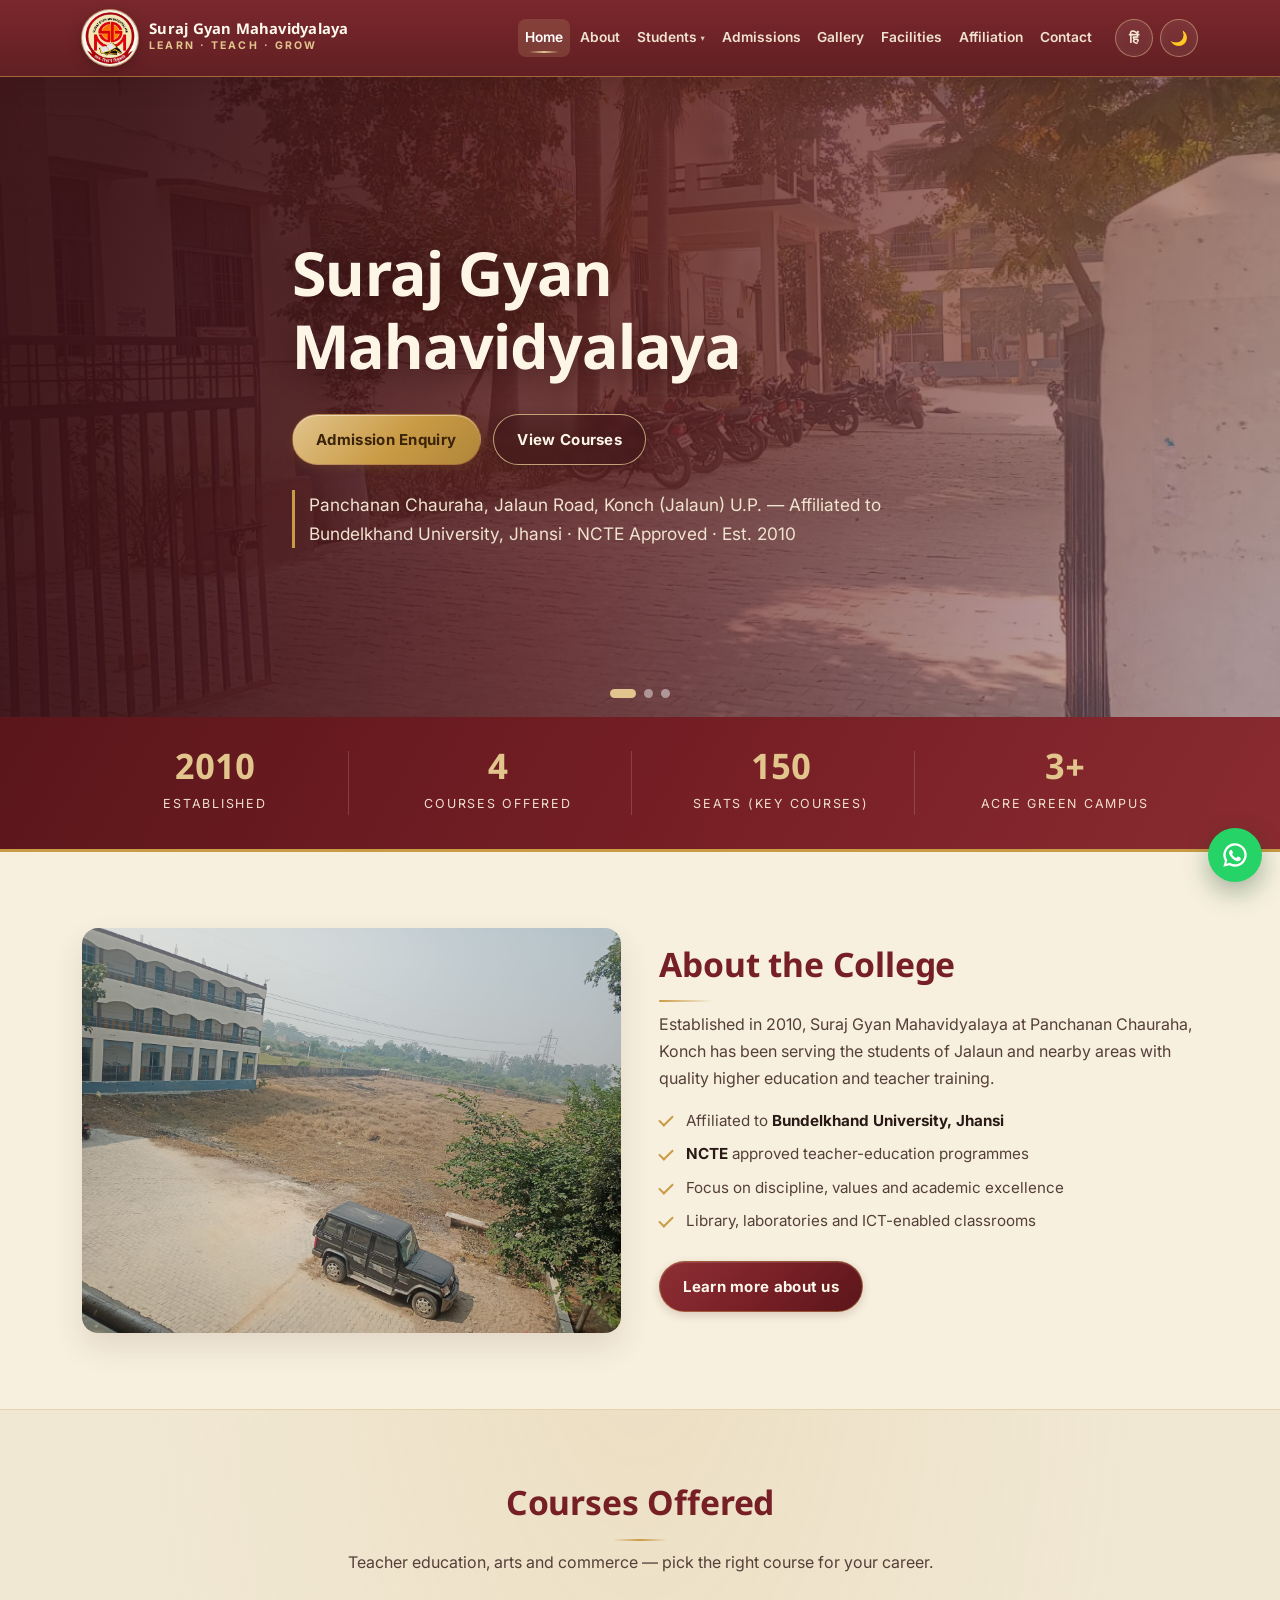
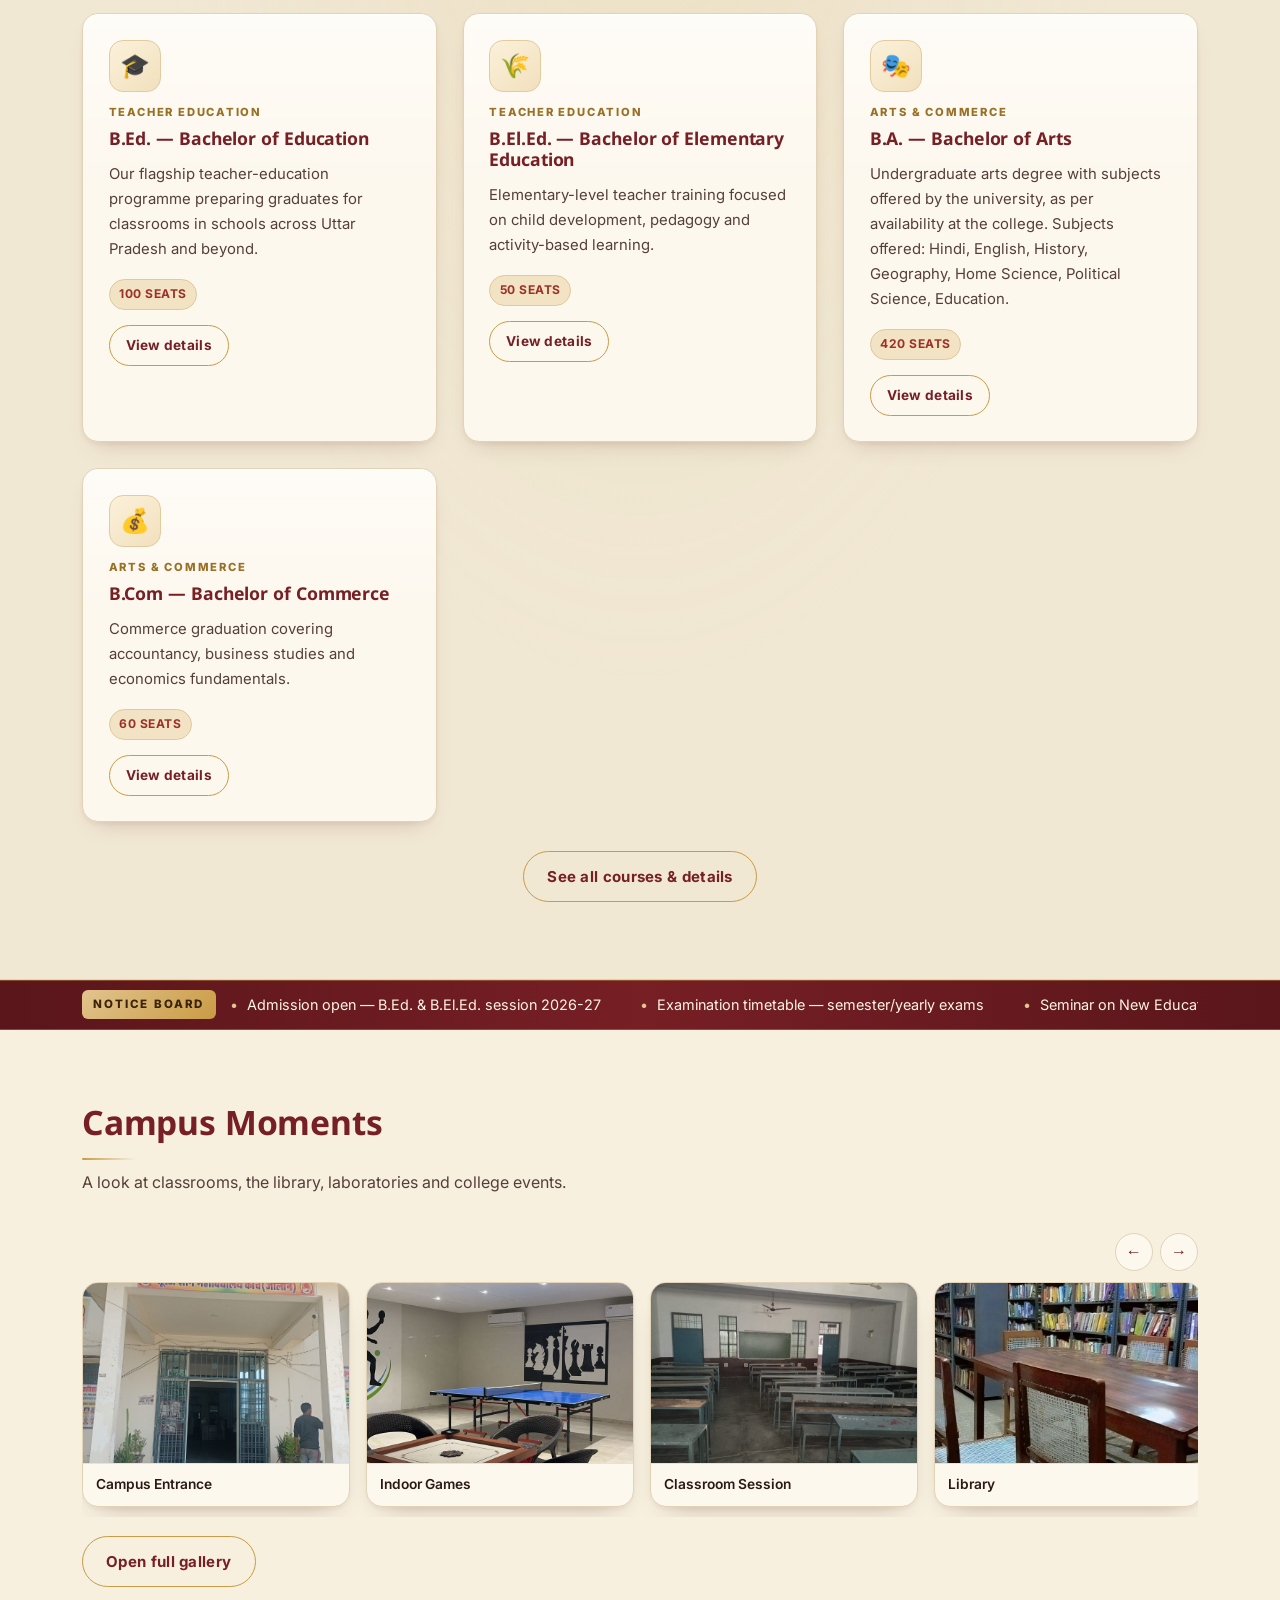
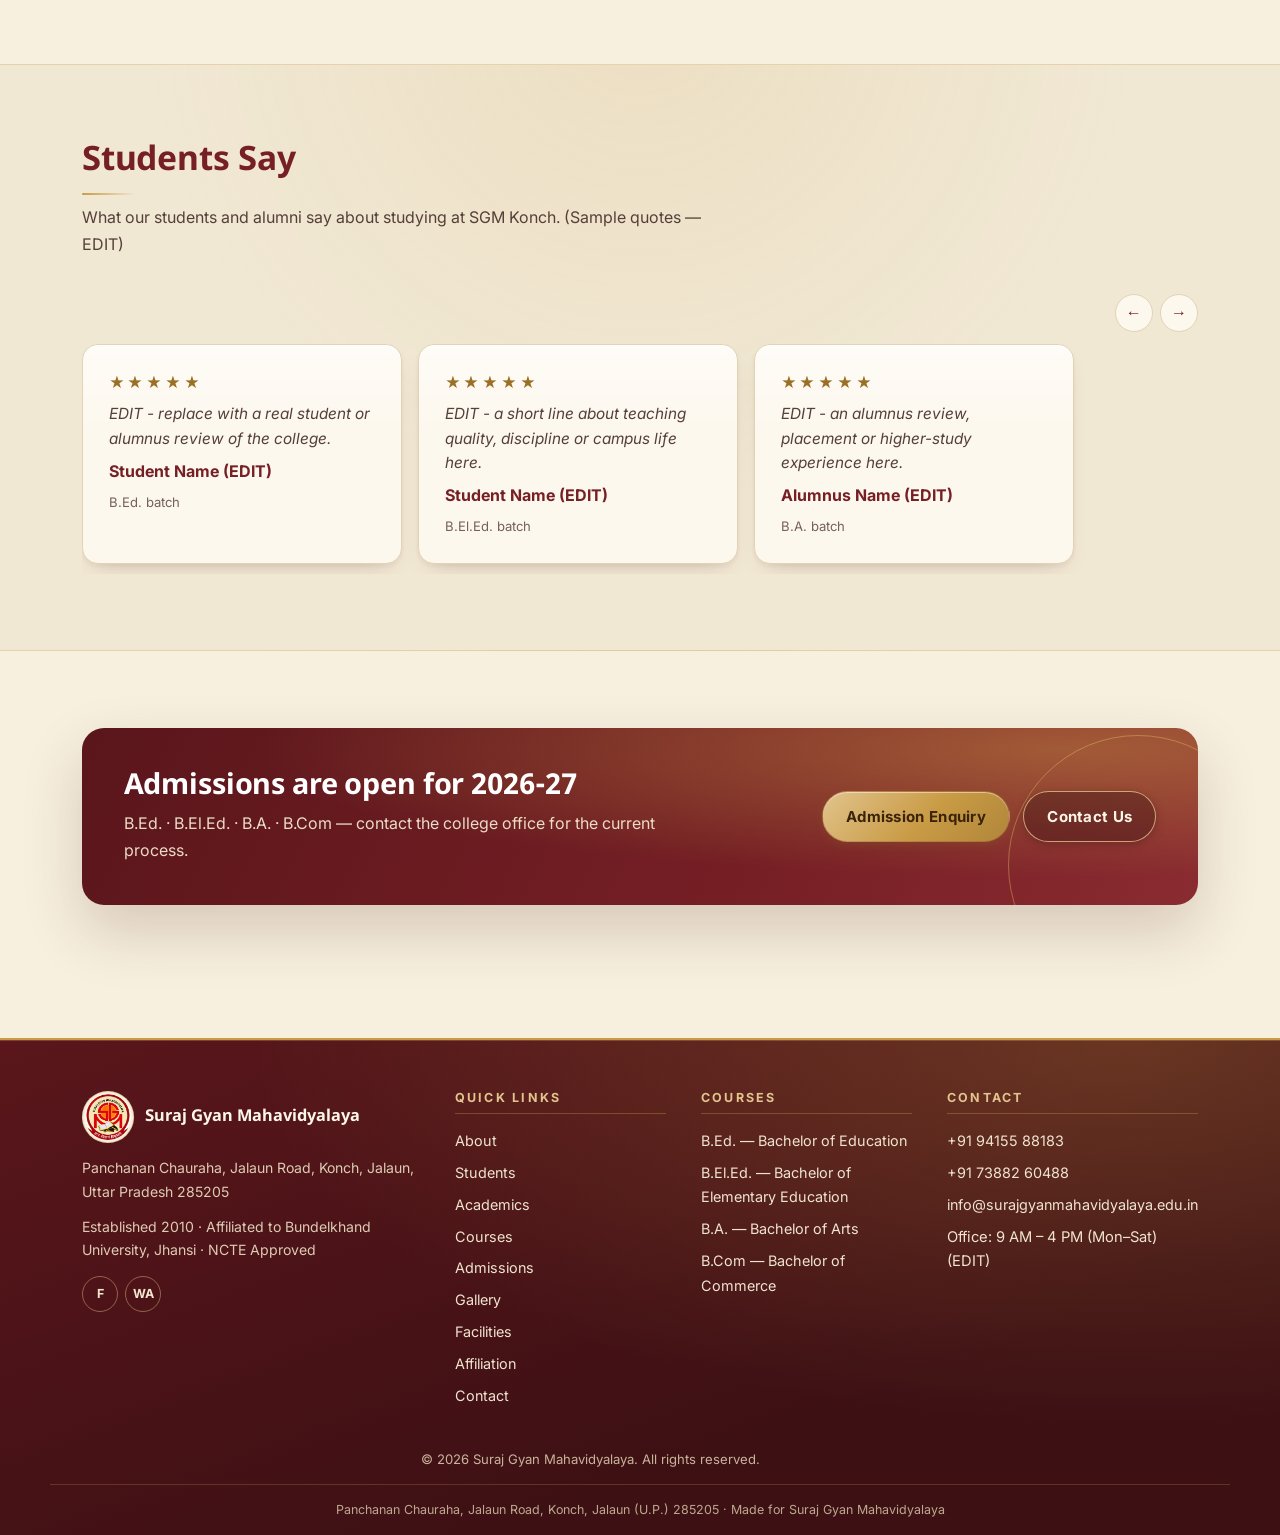
==== commit eacd6c24: "Sync site with latest preview Restore the affiliation PDFs that were missing from assets/docs/affili" ====
--- a/index.html
+++ b/index.html
@@ -4,7 +4,7 @@
   <meta charset="UTF-8">
   <meta name="viewport" content="width=device-width, initial-scale=1">
   <title>Suraj Gyan Mahavidyalaya, Konch (Jalaun) — B.Ed, B.El.Ed, B.A, B.Com, B.Sc, B.C.A, M.A | Suraj Gyan Mahavidyalaya</title>
-  <meta name="description" content="Suraj Gyan Mahavidyalaya, Panchanan Chauraha, Konch (Jalaun), U.P. — affiliated to Bundelkhand University, Jhansi. NCTE approved. Courses: B.Ed, B.El.Ed, B.A., B.Com, B.Sc., B.C.A., M.A. Est. 2010.">
+  <meta name="description" content="Suraj Gyan Mahavidyalaya, Panchanan Chauraha, Konch (Jalaun), U.P. — affiliated to Bundelkhand University, Jhansi. NCTE approved. Courses: B.Ed, B.El.Ed, B.A., B.Com. Est. 2010.">
   <!-- EDIT: replace with your real domain once the site is live -->
   <link rel="canonical" href="https://surajgyanmahavidyalaya.edu.in/">
   <meta name="theme-color" content="#761F25">
@@ -13,7 +13,7 @@
   <meta property="og:type" content="website">
   <meta property="og:site_name" content="Suraj Gyan Mahavidyalaya">
   <meta property="og:title" content="Suraj Gyan Mahavidyalaya, Konch (Jalaun) — Learn · Teach · Grow">
-  <meta property="og:description" content="Affiliated to Bundelkhand University, Jhansi · NCTE approved. Teacher Education, Arts, Commerce, Science, Computing & master's-level courses at Konch, Jalaun (U.P.).">
+  <meta property="og:description" content="Affiliated to Bundelkhand University, Jhansi · NCTE approved. Teacher Education, Arts and Commerce courses at Konch, Jalaun (U.P.).">
   <meta property="og:image" content="assets/images/og-cover.jpg">
   <meta name="twitter:card" content="summary_large_image">
   <link rel="preconnect" href="https://fonts.googleapis.com">
@@ -54,7 +54,7 @@
           <span class="stat-label" data-hi="स्थापना वर्ष">Established</span>
         </div>
         <div class="stat">
-          <span class="stat-num" data-count="7" data-plain>7</span>
+          <span class="stat-num" data-count="4" data-plain>4</span>
           <span class="stat-label" data-hi="पाठ्यक्रम">Courses Offered</span>
         </div>
         <div class="stat">
@@ -100,7 +100,7 @@
       <div class="container">
         <div class="section-head center">
           <h2 data-hi="प्रस्तावित पाठ्यक्रम">Courses Offered</h2>
-          <p>Teacher education, arts, commerce, science, computing and master's-level study — pick the right course for your career.</p>
+          <p>Teacher education, arts and commerce — pick the right course for your career.</p>
         </div>
         <div class="grid-3" id="homeCourses"></div>
         <div style="text-align:center;margin-top:1.8rem">
@@ -156,7 +156,7 @@
         <div class="cta-band reveal">
           <div>
             <h2 data-hi="प्रवेश प्रक्रिया प्रारंभ है">Admissions are open for 2026-27</h2>
-            <p>B.Ed. · B.El.Ed. · B.A. · B.Com · B.Sc. · B.C.A. · M.A. — contact the college office for the current process.</p>
+            <p>B.Ed. · B.El.Ed. · B.A. · B.Com — contact the college office for the current process.</p>
           </div>
           <div class="hero-actions">
             <a class="btn btn-gold" href="pages/admissions.html" data-hi="प्रवेश फॉर्म भरें">Admission Enquiry</a>
